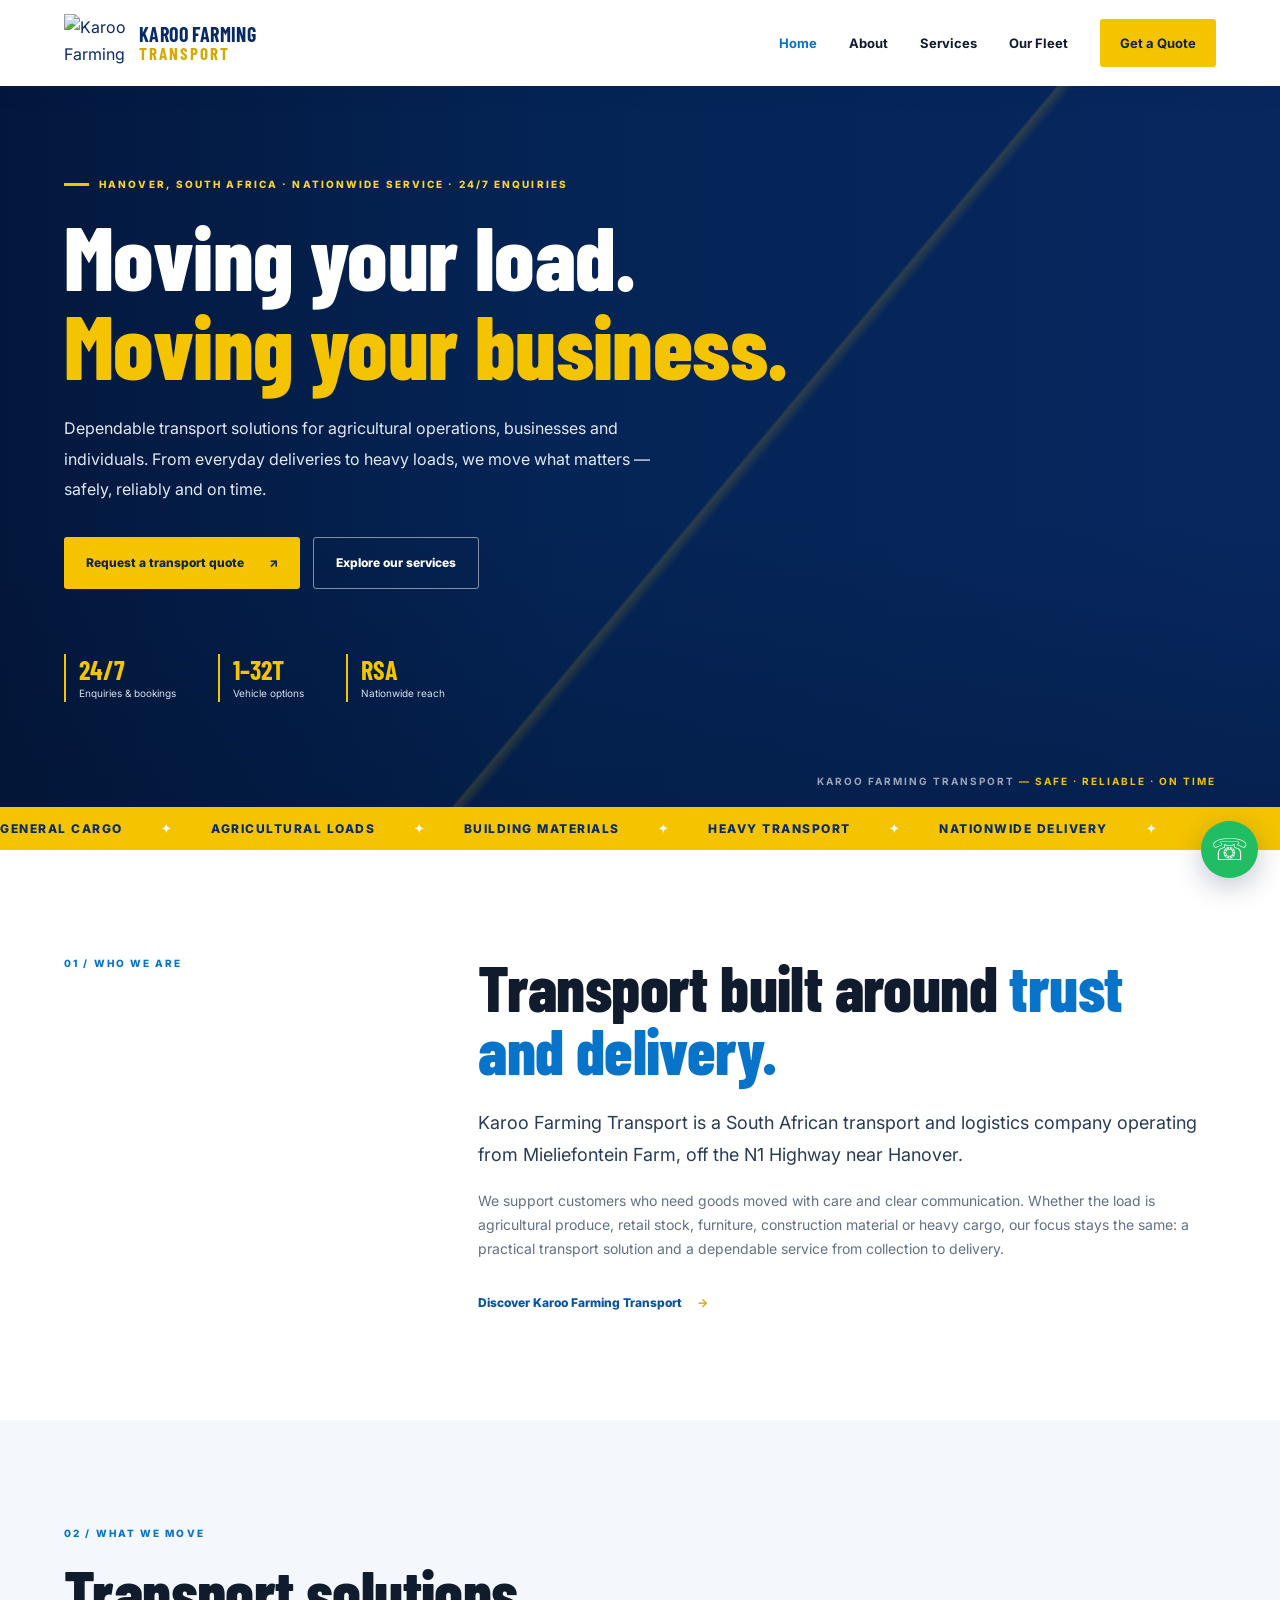
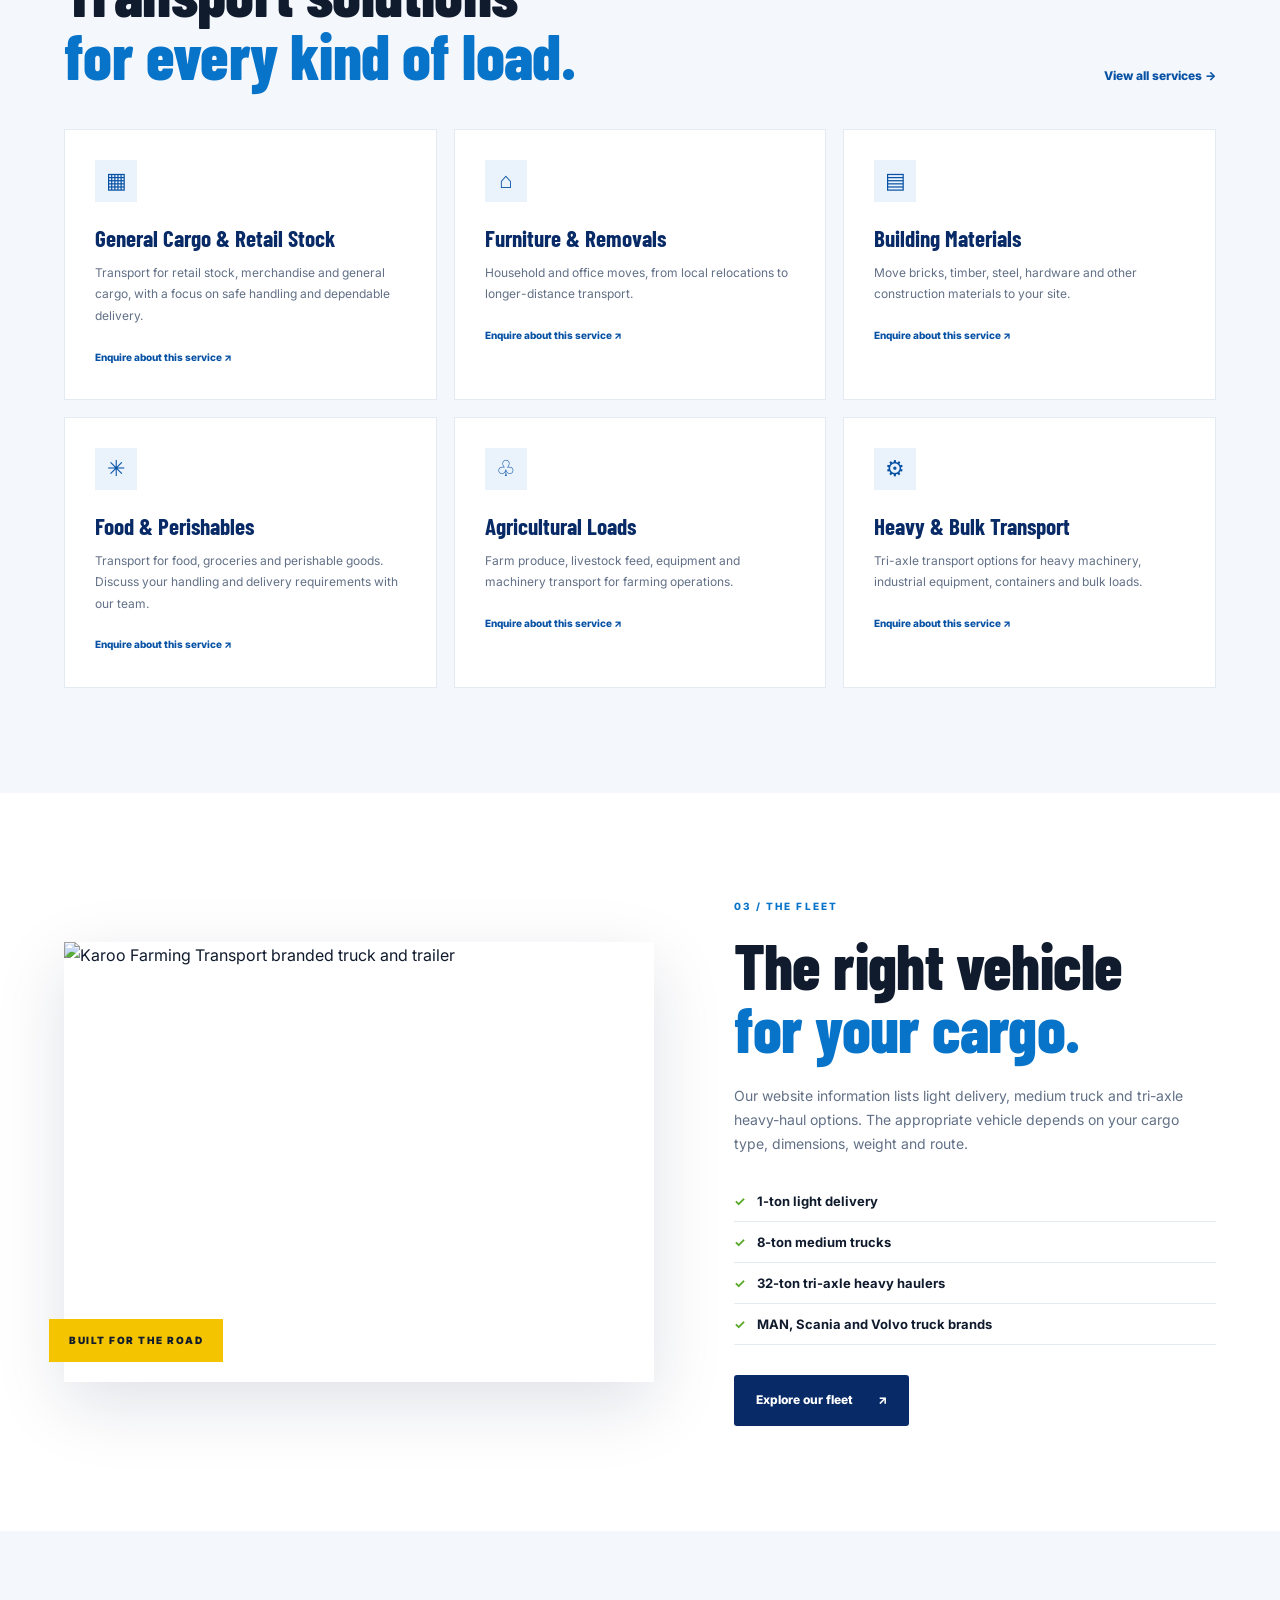
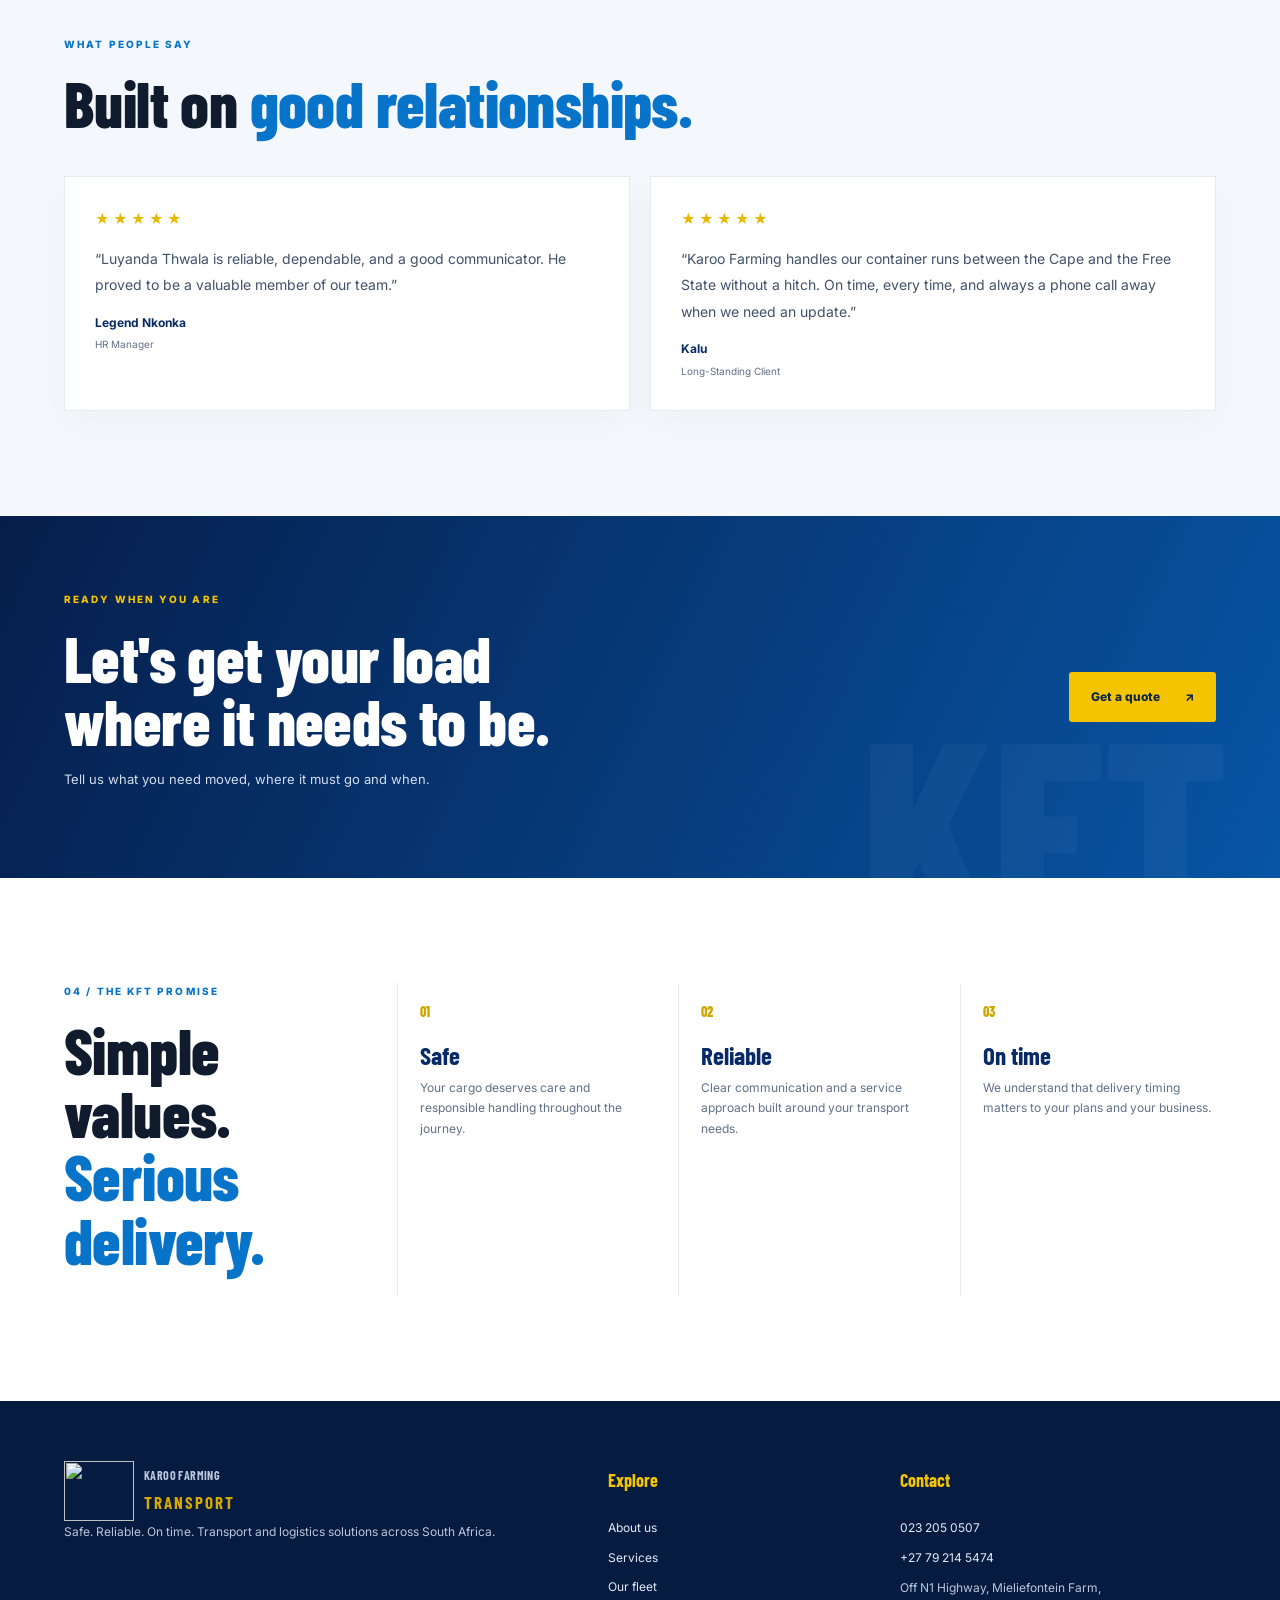
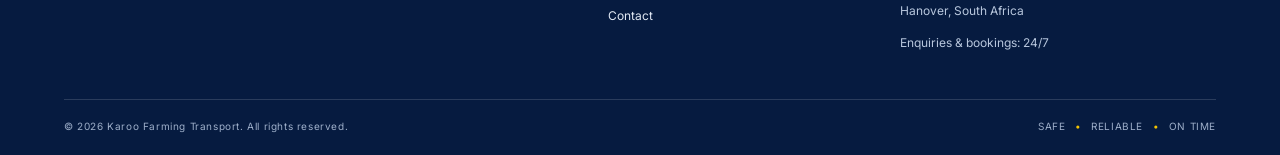
==== index.html @ bfeb9316 "commit load" ====
<!DOCTYPE html>
<html lang="en">
<head>
  <meta charset="UTF-8"><meta name="viewport" content="width=device-width, initial-scale=1">
  <meta name="description" content="Karoo Farming Transport provides reliable freight, farming and logistics transport across South Africa. Available 24/7 for enquiries and bookings.">
  <meta name="theme-color" content="#082b68">
  <title>Karoo Farming Transport | Safe. Reliable. On Time.</title>
  <link rel="preconnect" href="https://fonts.googleapis.com"><link rel="preconnect" href="https://fonts.gstatic.com" crossorigin>
  <link href="https://fonts.googleapis.com/css2?family=Barlow+Condensed:wght@500;600;700;800&family=Inter:wght@400;500;600;700;800&display=swap" rel="stylesheet">
  <link rel="stylesheet" href="style.css">
</head>
<body>
<header class="site-header">
  <a class="brand" href="index.html"><img src="assets/logo.jpg" alt="Karoo Farming Transport logo"><span><b>KAROO FARMING</b><strong>TRANSPORT</strong></span></a>
  <button class="menu-toggle" aria-label="Open navigation" aria-expanded="false">☰</button>
  <nav class="nav"><a class="active" href="index.html">Home</a><a href="about.html">About</a><a href="services.html">Services</a><a href="fleet.html">Our Fleet</a><a href="contact.html" class="nav-cta">Get a Quote</a></nav>
</header>
<main>
<section class="hero">
  <div class="hero-bg"></div><div class="container hero-content">
    <div class="eyebrow"><span></span> HANOVER, SOUTH AFRICA · NATIONWIDE SERVICE · 24/7 ENQUIRIES</div>
    <h1>Moving your load.<br><em>Moving your business.</em></h1>
    <p>Dependable transport solutions for agricultural operations, businesses and individuals. From everyday deliveries to heavy loads, we move what matters — safely, reliably and on time.</p>
    <div class="hero-actions"><a class="btn btn-yellow" href="contact.html">Request a transport quote <span>↗</span></a><a class="btn btn-outline" href="services.html">Explore our services</a></div>
    <div class="hero-proof"><div><b>24/7</b><span>Enquiries & bookings</span></div><div><b>1–32T</b><span>Vehicle options</span></div><div><b>RSA</b><span>Nationwide reach</span></div></div>
  </div>
  <div class="hero-caption">KAROO FARMING TRANSPORT <span>— SAFE · RELIABLE · ON TIME</span></div>
</section>
<section class="ticker"><div>GENERAL CARGO <i>✦</i> AGRICULTURAL LOADS <i>✦</i> BUILDING MATERIALS <i>✦</i> HEAVY TRANSPORT <i>✦</i> NATIONWIDE DELIVERY <i>✦</i></div></section>
<section class="section intro-section"><div class="container intro-grid">
  <div class="section-label">01 / WHO WE ARE</div><div><h2>Transport built around <span>trust and delivery.</span></h2><p class="lead">Karoo Farming Transport is a South African transport and logistics company operating from Mieliefontein Farm, off the N1 Highway near Hanover.</p><p>We support customers who need goods moved with care and clear communication. Whether the load is agricultural produce, retail stock, furniture, construction material or heavy cargo, our focus stays the same: a practical transport solution and a dependable service from collection to delivery.</p><a class="text-link" href="about.html">Discover Karoo Farming Transport <b>→</b></a></div>
</div></section>
<section class="section services-section"><div class="container">
  <div class="section-head"><div><div class="section-label">02 / WHAT WE MOVE</div><h2>Transport solutions<br><span>for every kind of load.</span></h2></div><a class="text-link" href="services.html">View all services →</a></div>
  <div class="service-grid">
    <article class="service-card reveal"><div class="service-icon">▦</div><h3>General Cargo & Retail Stock</h3><p>Transport for retail stock, merchandise and general cargo, with a focus on safe handling and dependable delivery.</p><a href="contact.html" data-service="General cargo and retail stock">Enquire about this service ↗</a></article>
    <article class="service-card reveal"><div class="service-icon">⌂</div><h3>Furniture & Removals</h3><p>Household and office moves, from local relocations to longer-distance transport.</p><a href="contact.html" data-service="Furniture and removals">Enquire about this service ↗</a></article>
    <article class="service-card reveal"><div class="service-icon">▤</div><h3>Building Materials</h3><p>Move bricks, timber, steel, hardware and other construction materials to your site.</p><a href="contact.html" data-service="Building materials and hardware">Enquire about this service ↗</a></article>
    <article class="service-card reveal"><div class="service-icon">✳</div><h3>Food & Perishables</h3><p>Transport for food, groceries and perishable goods. Discuss your handling and delivery requirements with our team.</p><a href="contact.html" data-service="Food, groceries and perishables">Enquire about this service ↗</a></article>
    <article class="service-card reveal"><div class="service-icon">♧</div><h3>Agricultural Loads</h3><p>Farm produce, livestock feed, equipment and machinery transport for farming operations.</p><a href="contact.html" data-service="Agricultural products and machinery">Enquire about this service ↗</a></article>
    <article class="service-card reveal"><div class="service-icon">⚙</div><h3>Heavy & Bulk Transport</h3><p>Tri-axle transport options for heavy machinery, industrial equipment, containers and bulk loads.</p><a href="contact.html" data-service="Heavy loads and bulk transport">Enquire about this service ↗</a></article>
  </div>
</div></section>
<section class="fleet-feature section"><div class="container fleet-feature-grid"><div class="fleet-photo reveal"><img src="assets/truck-cab.jpg" alt="Karoo Farming Transport branded truck and trailer"><div class="photo-tag">BUILT FOR THE ROAD</div></div><div><div class="section-label">03 / THE FLEET</div><h2>The right vehicle<br><span>for your cargo.</span></h2><p>Our website information lists light delivery, medium truck and tri-axle heavy-haul options. The appropriate vehicle depends on your cargo type, dimensions, weight and route.</p><ul class="check-list"><li>1-ton light delivery</li><li>8-ton medium trucks</li><li>32-ton tri-axle heavy haulers</li><li>MAN, Scania and Volvo truck brands</li></ul><a class="btn btn-blue" href="fleet.html">Explore our fleet <span>↗</span></a></div></div></section>
<section class="section testimonials-section"><div class="container"><div class="section-head"><div><div class="section-label">WHAT PEOPLE SAY</div><h2>Built on <span>good relationships.</span></h2></div></div><div class="testimonial-grid"><article class="testimonial-card"><div class="stars">★★★★★</div><p>“Luyanda Thwala is reliable, dependable, and a good communicator. He proved to be a valuable member of our team.”</p><b>Legend Nkonka</b><small>HR Manager</small></article><article class="testimonial-card"><div class="stars">★★★★★</div><p>“Karoo Farming handles our container runs between the Cape and the Free State without a hitch. On time, every time, and always a phone call away when we need an update.”</p><b>Kalu</b><small>Long-Standing Client</small></article></div></div></section>
<section class="quote-band"><div class="container quote-band-inner"><div><div class="section-label light">READY WHEN YOU ARE</div><h2>Let's get your load<br>where it needs to be.</h2><p>Tell us what you need moved, where it must go and when.</p></div><a class="btn btn-yellow" href="contact.html">Get a quote <span>↗</span></a></div></section>
<section class="section values-section"><div class="container values-grid"><div><div class="section-label">04 / THE KFT PROMISE</div><h2>Simple values.<br><span>Serious delivery.</span></h2></div><div class="value"><b>01</b><h3>Safe</h3><p>Your cargo deserves care and responsible handling throughout the journey.</p></div><div class="value"><b>02</b><h3>Reliable</h3><p>Clear communication and a service approach built around your transport needs.</p></div><div class="value"><b>03</b><h3>On time</h3><p>We understand that delivery timing matters to your plans and your business.</p></div></div></section>
</main>
<footer class="footer"><div class="container footer-grid"><div><a class="brand footer-brand" href="index.html"><img src="assets/logo.jpg" alt=""><span><b>KAROO FARMING</b><strong>TRANSPORT</strong></span></a><p>Safe. Reliable. On time. Transport and logistics solutions across South Africa.</p></div><div><h4>Explore</h4><a href="about.html">About us</a><a href="services.html">Services</a><a href="fleet.html">Our fleet</a><a href="contact.html">Contact</a></div><div><h4>Contact</h4><a href="tel:0232050507">023 205 0507</a><a href="tel:+27792145474">+27 79 214 5474</a><span>Off N1 Highway, Mieliefontein Farm,<br>Hanover, South Africa</span><span>Enquiries & bookings: 24/7</span></div></div><div class="container footer-bottom"><span>© <span id="year"></span> Karoo Farming Transport. All rights reserved.</span><span>SAFE <i>•</i> RELIABLE <i>•</i> ON TIME</span></div></footer>
<a class="whatsapp-float" href="#" data-wa="Hello Karoo Farming Transport. I would like to make a transport enquiry." aria-label="Chat on WhatsApp">☏</a>
<script src="script.js"></script>
</body></html>
---- style.css ----
:root{--navy:#082b68;--blue:#0752a4;--blue2:#0874c9;--yellow:#f4c400;--green:#72c92f;--ink:#101b2d;--muted:#627087;--pale:#f4f7fb;--line:#e4eaf2;--white:#fff;--shadow:0 22px 65px rgba(5,31,72,.13)}
*{box-sizing:border-box}html{scroll-behavior:smooth}body{margin:0;font-family:Inter,Arial,sans-serif;color:var(--ink);line-height:1.7;background:#fff;overflow-x:hidden}a{color:inherit;text-decoration:none}img{display:block;max-width:100%}.container{width:min(1160px,90%);margin:auto}.site-header{height:86px;padding:0 5%;display:flex;align-items:center;justify-content:space-between;background:#fff;position:sticky;top:0;z-index:1000;box-shadow:0 4px 25px #071f4510}.brand{display:flex;align-items:center;gap:10px;color:var(--navy)}.brand img{width:65px;height:58px;object-fit:contain}.brand span{display:grid;line-height:1.05;font-family:"Barlow Condensed",sans-serif;font-size:20px;font-weight:800;letter-spacing:.4px}.brand strong{color:#d5a900;font-size:17px;letter-spacing:2px}.nav{display:flex;align-items:center;gap:32px;font-size:13px;font-weight:700}.nav a{transition:.25s}.nav a:hover,.nav .active{color:var(--blue2)}.nav .nav-cta{background:var(--yellow);padding:13px 20px;color:#13223b;border-radius:3px}.menu-toggle{display:none;border:0;background:none;font-size:27px;color:var(--navy)}.hero{min-height:670px;position:relative;display:flex;align-items:center;color:#fff;background:var(--navy);isolation:isolate;overflow:hidden}.hero-bg{position:absolute;inset:0;z-index:-2;background:linear-gradient(90deg,rgba(3,22,57,.96) 0%,rgba(4,35,83,.88) 43%,rgba(4,28,67,.24) 100%),url("assets/truck-yard.jpg") center 52%/cover;transform:scale(1.04);animation:heroZoom 18s ease-in-out infinite alternate}.hero:after{content:"";position:absolute;z-index:-1;inset:0;background:linear-gradient(130deg,transparent 56%,rgba(244,196,0,.16) 56.2%,transparent 57%),linear-gradient(0deg,rgba(1,17,43,.28),transparent 40%)}@keyframes heroZoom{to{transform:scale(1.12)}}.hero-content{padding:90px 0 105px}.eyebrow,.section-label{font-size:10px;letter-spacing:2.1px;font-weight:800;color:var(--blue2);margin-bottom:18px}.eyebrow{color:#f8d32e;display:flex;align-items:center;gap:10px}.eyebrow span{width:25px;height:3px;background:var(--yellow)}h1,h2,h3,p{margin-top:0}h1,h2{font-family:"Barlow Condensed",Impact,sans-serif;font-weight:800;letter-spacing:-.6px;line-height:.99}h1{font-size:clamp(55px,7vw,94px);max-width:780px;margin-bottom:25px}h1 em,h2 span{color:var(--yellow);font-style:normal}.hero-content>p{font-size:16px;line-height:1.9;color:#e1e9f6;max-width:590px}.hero-actions{display:flex;gap:13px;flex-wrap:wrap;margin-top:32px}.btn{display:inline-flex;align-items:center;justify-content:center;gap:25px;padding:15px 22px;font-size:12px;font-weight:800;border:0;border-radius:3px;cursor:pointer;transition:transform .25s,box-shadow .25s}.btn:hover{transform:translateY(-4px);box-shadow:0 13px 28px #001b4933}.btn-yellow{background:var(--yellow);color:#10254b}.btn-blue{background:var(--navy);color:#fff}.btn-outline{border:1px solid #ffffff80;color:#fff}.hero-proof{display:flex;gap:42px;margin-top:65px}.hero-proof div{display:grid;border-left:2px solid var(--yellow);padding-left:13px}.hero-proof b{font:700 26px "Barlow Condensed";color:var(--yellow)}.hero-proof span{font-size:10px;color:#d8e1ef}.hero-caption{position:absolute;bottom:20px;right:5%;font:700 10px Inter;letter-spacing:2px;color:#fff9}.hero-caption span{color:var(--yellow)}.ticker{overflow:hidden;background:var(--yellow);color:var(--navy);font:800 12px Inter;letter-spacing:1.5px;white-space:nowrap;padding:14px 0}.ticker div{width:max-content;animation:ticker 30s linear infinite}.ticker i{font-style:normal;padding:0 34px;color:#fff}@keyframes ticker{to{transform:translateX(-45%)}}.section{padding:105px 0}.intro-grid{display:grid;grid-template-columns:.7fr 1.5fr;gap:70px}.intro-grid h2,.section h2{font-size:clamp(42px,5vw,64px);margin-bottom:25px}.intro-grid h2 span,.section h2 span{color:var(--blue2)}.intro-grid p,.fleet-feature p,.about-grid p,.contact-info>p{color:var(--muted);font-size:14px}.lead{font-size:18px!important;color:#293b56!important;line-height:1.8}.text-link{display:inline-flex;gap:15px;align-items:center;margin-top:18px;font-size:12px;font-weight:800;color:var(--blue)}.text-link b{color:#d5a900}.services-section{background:var(--pale)}.section-head{display:flex;justify-content:space-between;align-items:end;margin-bottom:42px}.section-head h2{margin-bottom:0}.service-grid{display:grid;grid-template-columns:repeat(3,1fr);gap:17px}.service-card{padding:30px;background:#fff;min-height:260px;border:1px solid var(--line);position:relative;overflow:hidden;transition:.35s;transform-style:preserve-3d}.service-card:before{content:"";position:absolute;left:0;top:0;width:0;height:4px;background:var(--yellow);transition:.35s}.service-card:hover{transform:translateY(-8px);box-shadow:var(--shadow);border-color:#d7e2f0}.service-card:hover:before{width:100%}.service-icon{width:42px;height:42px;display:grid;place-items:center;background:#eaf2fc;color:var(--blue);font-size:22px;margin-bottom:22px}.service-card h3{font:700 23px "Barlow Condensed";color:var(--navy);margin-bottom:10px}.service-card p{font-size:12px;color:var(--muted);line-height:1.8}.service-card a{display:inline-block;font-size:10px;font-weight:800;color:var(--blue);margin-top:10px}.fleet-feature-grid{display:grid;grid-template-columns:1.1fr .9fr;gap:80px;align-items:center}.fleet-photo{position:relative;perspective:1000px}.fleet-photo img{width:100%;height:440px;object-fit:cover;box-shadow:var(--shadow);transition:transform .5s}.fleet-photo:hover img{transform:rotateY(-4deg) rotateX(2deg) scale(1.015)}.photo-tag{position:absolute;bottom:20px;left:-15px;background:var(--yellow);padding:13px 20px;font-size:10px;font-weight:900;letter-spacing:1.5px}.check-list{padding:0;list-style:none;margin:25px 0 30px}.check-list li{padding:9px 0;border-bottom:1px solid var(--line);font-size:13px;font-weight:700}.check-list li:before{content:"✓";color:#58a927;margin-right:12px}.quote-band{background:linear-gradient(115deg,#061e4b,#0755a5);color:#fff;padding:75px 0;position:relative;overflow:hidden}.quote-band:after{content:"KFT";position:absolute;right:4%;bottom:-100px;font:800 260px "Barlow Condensed";color:#ffffff09}.quote-band-inner{display:flex;justify-content:space-between;align-items:center;position:relative;z-index:1}.quote-band h2{font-size:clamp(44px,5vw,65px);margin-bottom:15px}.quote-band p{color:#d2deef;font-size:13px}.light{color:var(--yellow)}.values-section{background:#fff}.values-grid{display:grid;grid-template-columns:1.2fr repeat(3,1fr);gap:25px}.value{border-left:1px solid var(--line);padding:15px 0 10px 22px}.value>b{font:800 14px "Barlow Condensed";color:#d0a700}.value h3{font:700 25px "Barlow Condensed";color:var(--navy);margin:15px 0 8px}.value p{font-size:12px;color:var(--muted)}.footer{background:#061b40;color:#fff;padding:60px 0 20px}.footer-grid{display:grid;grid-template-columns:1.5fr .7fr 1fr;gap:70px;padding-bottom:45px}.footer-brand{color:#fff}.footer-brand img{width:70px;height:60px}.footer-grid p,.footer-grid span{font-size:12px;color:#b8c7dd;line-height:1.9}.footer-grid h4{font:700 18px "Barlow Condensed";color:var(--yellow);margin:8px 0 18px}.footer-grid>div:not(:first-child){display:flex;flex-direction:column;align-items:flex-start;gap:9px}.footer-grid a:not(.brand){font-size:12px;color:#e2eaf5}.footer-grid a:hover{color:var(--yellow)}.footer-bottom{border-top:1px solid #ffffff25;padding-top:18px;display:flex;justify-content:space-between;font-size:10px;color:#9eafc9;letter-spacing:.6px}.footer-bottom i{color:var(--yellow);font-style:normal;padding:0 6px}.whatsapp-float{position:fixed;right:22px;bottom:22px;z-index:900;width:57px;height:57px;border-radius:50%;display:grid;place-items:center;background:#20bd62;color:white;font-size:30px;box-shadow:0 8px 28px #001b4940;transition:.25s}.whatsapp-float:hover{transform:scale(1.1) rotate(-8deg)}.page-hero{background:linear-gradient(110deg,#061d49ed,#0754a0d9),url("assets/truck-yard.jpg") center/cover;color:#fff;padding:100px 0 95px}.page-hero h1{font-size:clamp(58px,7vw,88px);margin:0 0 15px}.page-hero h1 em{color:var(--yellow)}.page-hero p{color:#dbe5f3;font-size:15px}.about-grid{display:grid;grid-template-columns:1fr 1fr;gap:75px;align-items:center}.about-image{position:relative}.about-image img{height:470px;width:100%;object-fit:cover;box-shadow:var(--shadow)}.about-image span{position:absolute;bottom:0;left:0;background:var(--yellow);padding:12px 18px;font-size:10px;font-weight:900;letter-spacing:1.5px}.dark-section{background:#071f4a;color:#fff}.dark-section h2{font-size:clamp(45px,5vw,65px)}.dark-section h2 span{color:var(--yellow)}.principles{display:grid;grid-template-columns:repeat(3,1fr);gap:25px;margin-top:45px}.principles article{padding:25px;border:1px solid #ffffff25}.principles b{font-size:10px;color:var(--yellow);letter-spacing:1.5px}.principles h3{font:700 26px "Barlow Condensed";margin:20px 0 8px}.principles p{font-size:12px;color:#c0cde0}.split-cta{display:flex;align-items:center;justify-content:space-between}.split-cta h2{font-size:52px;margin-bottom:10px}.split-cta p{font-size:13px;color:var(--muted)}.head-note{max-width:400px;color:var(--muted);font-size:13px}.service-grid-large .service-card{min-height:290px}.fleet-intro{display:flex;align-items:end;justify-content:space-between;margin-bottom:45px}.fleet-intro h2{font-size:58px;margin-bottom:0}.fleet-list{display:grid;gap:22px}.fleet-card{display:grid;grid-template-columns:1.05fr 1fr .3fr;align-items:center;background:var(--pale);min-height:280px;overflow:hidden}.fleet-card.reverse{grid-template-columns:1.05fr 1fr .3fr}.fleet-card.reverse .fleet-card-image{order:2}.fleet-card.reverse .fleet-card-copy{order:1;padding-left:40px}.fleet-card.reverse .capacity{order:3}.fleet-card-image{height:100%;min-height:280px;overflow:hidden}.fleet-card-image img{width:100%;height:100%;min-height:280px;object-fit:cover;transition:transform .7s}.fleet-card:hover .fleet-card-image img{transform:scale(1.06)}.fleet-card-copy{padding:35px}.fleet-number{font-size:9px;font-weight:900;letter-spacing:1.5px;color:var(--blue2)}.fleet-card h3{font:800 31px "Barlow Condensed";color:var(--navy);margin:12px 0}.fleet-card p{font-size:12px;color:var(--muted)}.capacity{font:800 48px "Barlow Condensed";color:#d9b000;text-align:center}.capacity small{display:block;font:800 10px Inter;letter-spacing:2px}.fleet-brands{display:flex;gap:35px;align-items:center;justify-content:center;padding:45px 0 0;color:var(--navy)}.fleet-brands b{font-size:9px;letter-spacing:1.5px;color:var(--muted)}.fleet-brands span{font:800 24px "Barlow Condensed";letter-spacing:1px}.contact-grid{display:grid;grid-template-columns:.8fr 1.2fr;gap:65px;align-items:start}.contact-info h2{font-size:58px}.contact-info h2 span{color:var(--blue2)}.contact-method{padding:17px 0;border-bottom:1px solid var(--line);display:grid;gap:5px}.contact-method span{font-size:9px;letter-spacing:1.5px;color:var(--muted);font-weight:800}.contact-method a,.contact-method b{font-size:15px;color:var(--navy);font-weight:800}.availability{display:flex;align-items:center;gap:13px;margin-top:25px;padding:15px;background:#eff8ed}.availability i{width:10px;height:10px;background:#39b65c;border-radius:50%;box-shadow:0 0 0 5px #39b65c22}.availability div{display:grid}.availability b{font-size:12px;color:#1e7738}.availability span{font-size:10px;color:#63836a}.quote-form{padding:35px;background:#f5f7fb;border:1px solid var(--line);box-shadow:var(--shadow)}.form-top{display:grid;gap:7px;margin-bottom:25px}.form-top>span{font-size:9px;letter-spacing:1.8px;color:var(--blue);font-weight:900}.form-top>b{font:800 34px "Barlow Condensed";color:var(--navy)}.form-top>b i{color:#d2a900;font-style:normal}.form-top small,.form-note{font-size:10px;color:var(--muted)}.quote-form label{display:grid;gap:7px;font-size:10px;font-weight:800;color:#34435a;margin-bottom:15px}.form-row{display:grid;grid-template-columns:1fr 1fr;gap:15px}.quote-form input,.quote-form select,.quote-form textarea{width:100%;border:1px solid #dce3ed;background:#fff;padding:13px 12px;font:400 12px Inter;color:var(--ink);border-radius:2px;outline:none}.quote-form input:focus,.quote-form select:focus,.quote-form textarea:focus{border-color:var(--blue2);box-shadow:0 0 0 3px #0874c91a}.quote-form textarea{resize:vertical}.form-submit{width:100%;margin-top:5px}.form-note{text-align:center;line-height:1.6;margin:13px 0 0}.reveal{opacity:0;transform:translateY(28px);transition:opacity .7s ease,transform .7s ease}.reveal.visible{opacity:1;transform:translateY(0)}@media(max-width:900px){.nav{gap:17px}.fleet-feature-grid{gap:40px}.values-grid{grid-template-columns:1fr 1fr}.contact-grid{gap:35px}.fleet-card{grid-template-columns:1fr 1fr .25fr}.fleet-card-copy{padding:25px}}@media(max-width:700px){.site-header{height:72px;padding:0 5%}.brand img{width:53px;height:50px}.brand span{font-size:17px}.brand strong{font-size:14px}.menu-toggle{display:block}.nav{display:none;position:absolute;top:72px;left:0;right:0;background:#fff;padding:18px 5% 25px;box-shadow:0 15px 25px #061b4020;flex-direction:column;align-items:stretch;gap:0}.nav.open{display:flex}.nav a{padding:13px 0;border-bottom:1px solid var(--line)}.nav .nav-cta{padding:13px 15px;margin-top:12px;text-align:center;border:0}.hero{min-height:690px;background-position:60% center}.hero-bg{background-position:62% center}.hero-content{padding:75px 0 95px}.hero-content>p{font-size:14px}.hero-proof{gap:18px;margin-top:45px}.hero-proof b{font-size:23px}.hero-proof span{font-size:9px;max-width:90px}.hero-caption{font-size:8px;left:5%;right:auto}.section{padding:72px 0}.intro-grid,.fleet-feature-grid,.about-grid,.contact-grid{grid-template-columns:1fr;gap:30px}.intro-grid{gap:15px}.section-head,.fleet-intro{display:block}.section-head .text-link{margin-top:22px}.service-grid{grid-template-columns:1fr 1fr;gap:10px}.service-card{padding:20px;min-height:275px}.service-card h3{font-size:20px}.service-card p{font-size:11px}.fleet-photo img{height:300px}.quote-band{padding:60px 0}.quote-band-inner{display:block}.quote-band .btn{margin-top:15px}.values-grid{grid-template-columns:1fr 1fr;gap:15px}.values-grid>div:first-child{grid-column:1/-1}.value{padding-left:13px}.footer-grid{grid-template-columns:1fr 1fr;gap:30px}.footer-grid>div:first-child{grid-column:1/-1}.footer-bottom{gap:12px;flex-direction:column}.page-hero{padding:75px 0}.principles{grid-template-columns:1fr;gap:12px}.about-image img{height:310px}.split-cta{display:block}.split-cta .btn{margin-top:15px}.fleet-intro h2{font-size:48px}.fleet-card,.fleet-card.reverse{grid-template-columns:1fr;}.fleet-card.reverse .fleet-card-image,.fleet-card.reverse .fleet-card-copy,.fleet-card.reverse .capacity{order:initial}.fleet-card-image,.fleet-card-image img{height:230px;min-height:230px}.fleet-card-copy,.fleet-card.reverse .fleet-card-copy{padding:25px}.capacity{position:absolute;display:none}.fleet-brands{gap:18px;flex-wrap:wrap}.fleet-brands span{font-size:20px}.contact-info h2{font-size:49px}.quote-form{padding:22px}.form-row{grid-template-columns:1fr;gap:0}.service-grid-large .service-card{min-height:260px}}@media(max-width:390px){.service-grid{grid-template-columns:1fr}.service-card{min-height:230px}.hero-actions .btn{width:100%}.hero-proof{gap:12px}.fleet-brands{gap:13px}}@media(prefers-reduced-motion:reduce){*,*:before,*:after{scroll-behavior:auto!important;animation-duration:.01ms!important;transition-duration:.01ms!important}}

.testimonials-section{background:#f4f7fb}.testimonial-grid{display:grid;grid-template-columns:1fr 1fr;gap:20px}.testimonial-card{background:#fff;border:1px solid var(--line);padding:30px;box-shadow:0 12px 35px #071f4508}.testimonial-card .stars{color:#e5b900;letter-spacing:3px;font-size:14px;margin-bottom:15px}.testimonial-card p{font-size:14px;color:#42516a;line-height:1.9}.testimonial-card b,.testimonial-card small{display:block}.testimonial-card b{font-size:12px;color:var(--navy)}.testimonial-card small{font-size:10px;color:var(--muted);margin-top:3px}@media(max-width:700px){.testimonial-grid{grid-template-columns:1fr}}
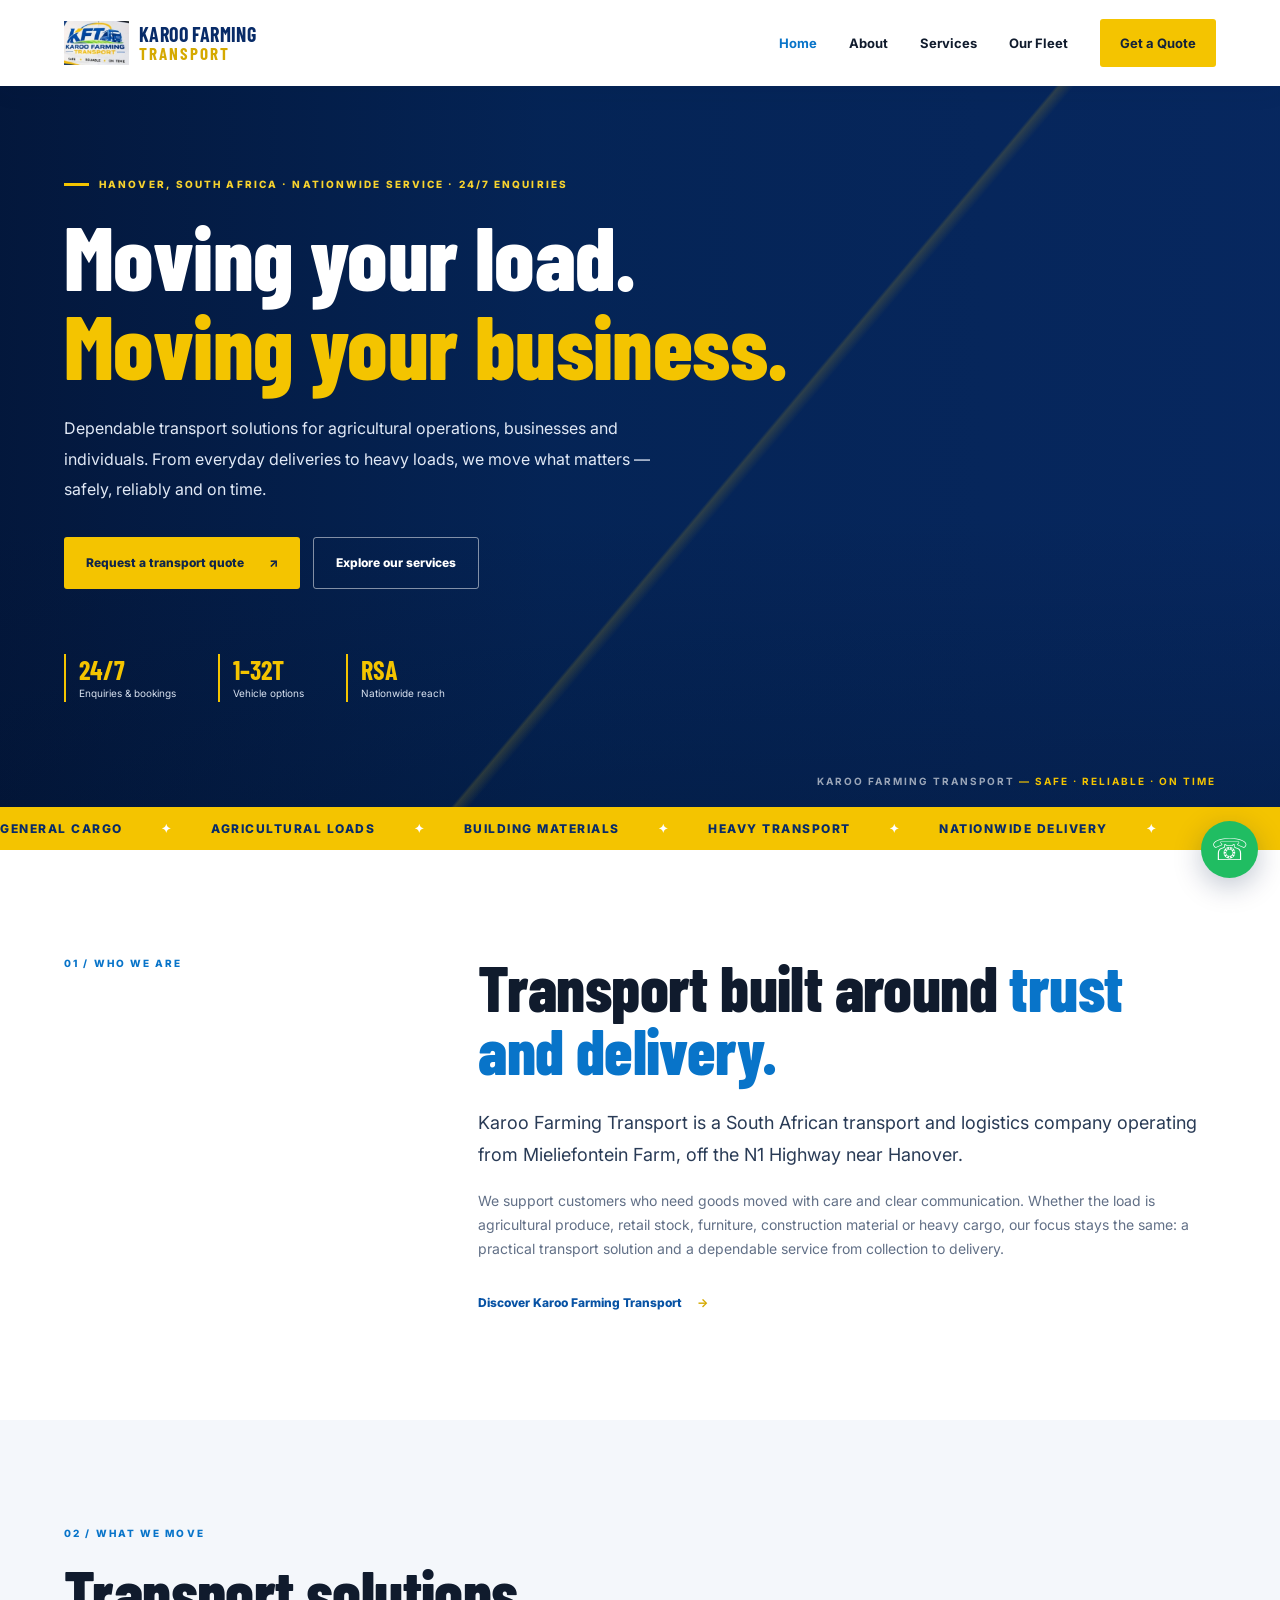
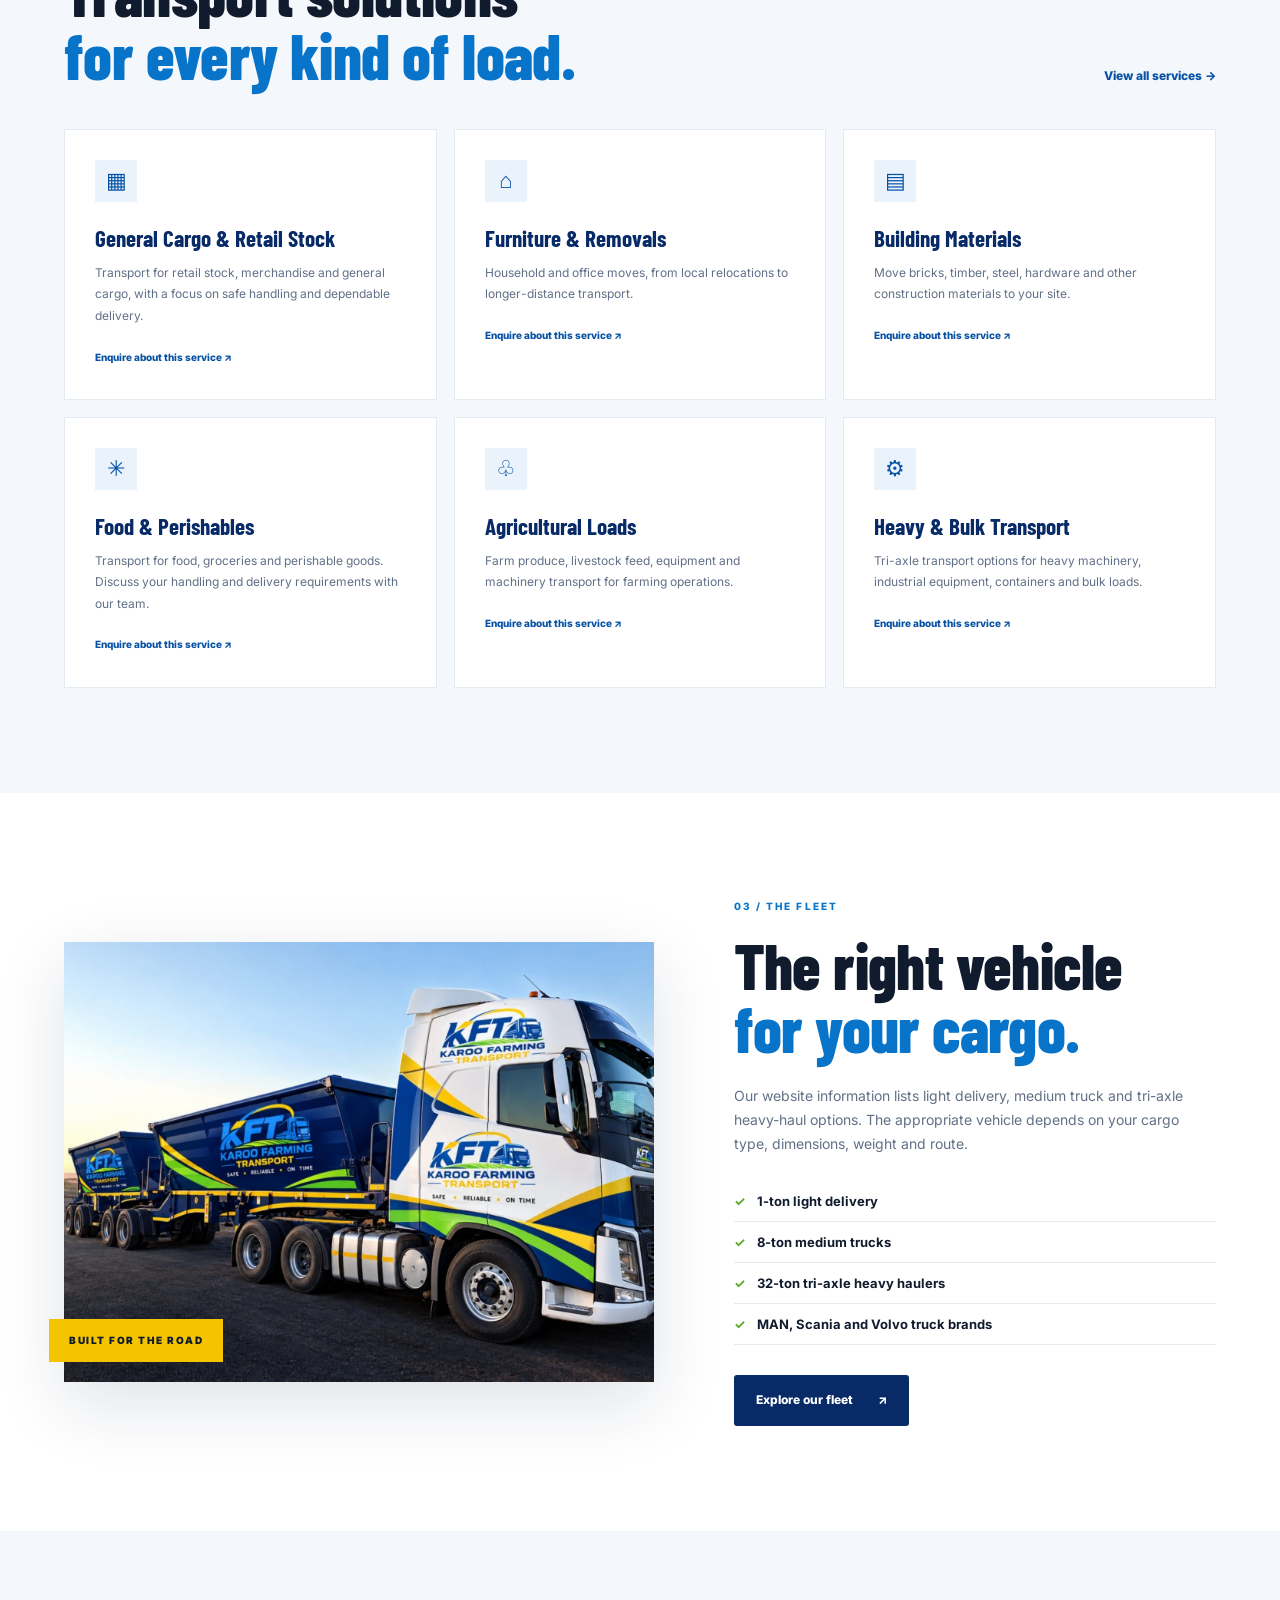
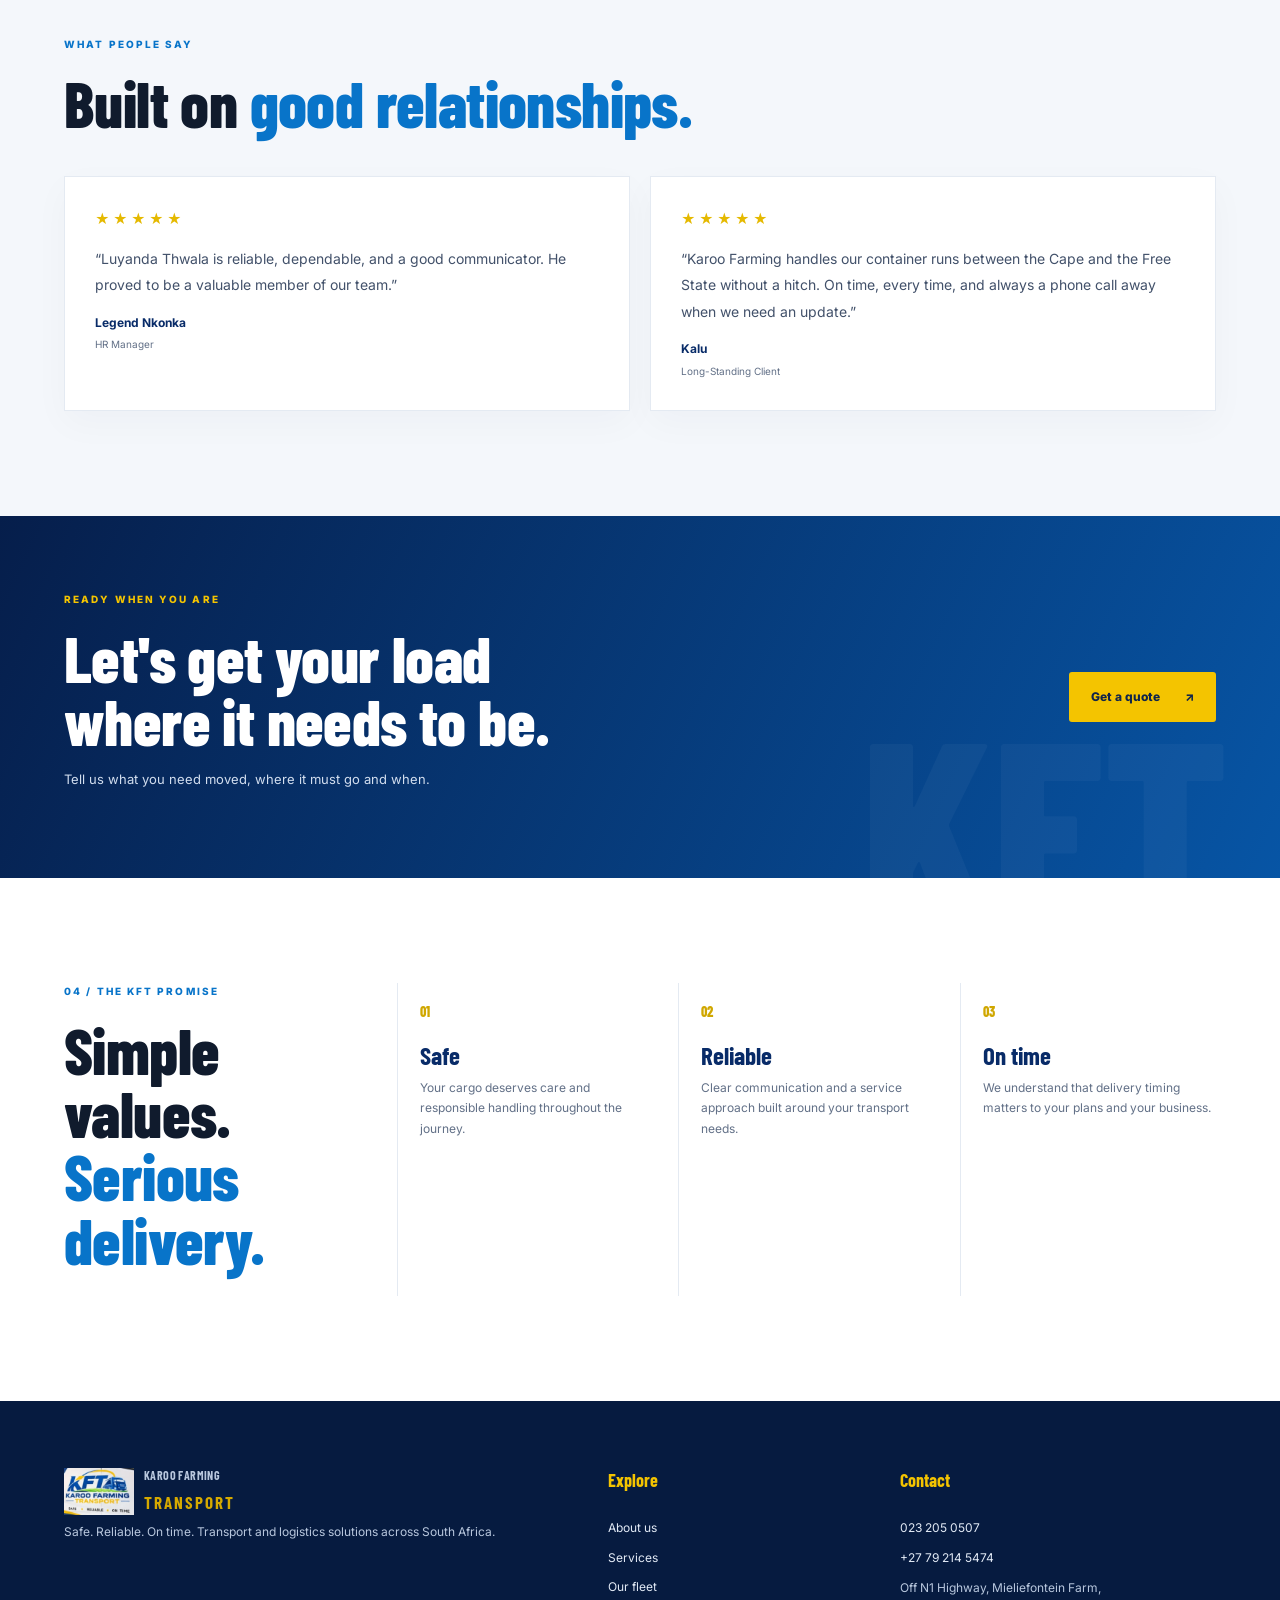
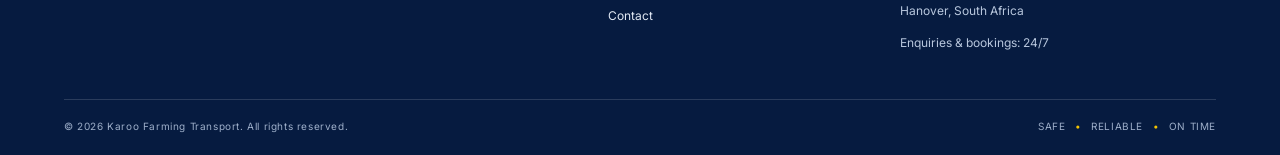
==== commit 111cbd68: "Update logo image source in index.html" ====
--- a/index.html
+++ b/index.html
@@ -11,7 +11,7 @@
 </head>
 <body>
 <header class="site-header">
-  <a class="brand" href="index.html"><img src="assets/logo.jpg" alt="Karoo Farming Transport logo"><span><b>KAROO FARMING</b><strong>TRANSPORT</strong></span></a>
+  <a class="brand" href="index.html"><img src="logo.jpg" alt="Karoo Farming Transport logo"><span><b>KAROO FARMING</b><strong>TRANSPORT</strong></span></a>
   <button class="menu-toggle" aria-label="Open navigation" aria-expanded="false">☰</button>
   <nav class="nav"><a class="active" href="index.html">Home</a><a href="about.html">About</a><a href="services.html">Services</a><a href="fleet.html">Our Fleet</a><a href="contact.html" class="nav-cta">Get a Quote</a></nav>
 </header>
@@ -41,12 +41,12 @@
     <article class="service-card reveal"><div class="service-icon">⚙</div><h3>Heavy & Bulk Transport</h3><p>Tri-axle transport options for heavy machinery, industrial equipment, containers and bulk loads.</p><a href="contact.html" data-service="Heavy loads and bulk transport">Enquire about this service ↗</a></article>
   </div>
 </div></section>
-<section class="fleet-feature section"><div class="container fleet-feature-grid"><div class="fleet-photo reveal"><img src="assets/truck-cab.jpg" alt="Karoo Farming Transport branded truck and trailer"><div class="photo-tag">BUILT FOR THE ROAD</div></div><div><div class="section-label">03 / THE FLEET</div><h2>The right vehicle<br><span>for your cargo.</span></h2><p>Our website information lists light delivery, medium truck and tri-axle heavy-haul options. The appropriate vehicle depends on your cargo type, dimensions, weight and route.</p><ul class="check-list"><li>1-ton light delivery</li><li>8-ton medium trucks</li><li>32-ton tri-axle heavy haulers</li><li>MAN, Scania and Volvo truck brands</li></ul><a class="btn btn-blue" href="fleet.html">Explore our fleet <span>↗</span></a></div></div></section>
+<section class="fleet-feature section"><div class="container fleet-feature-grid"><div class="fleet-photo reveal"><img src="truck-cab.jpg" alt="Karoo Farming Transport branded truck and trailer"><div class="photo-tag">BUILT FOR THE ROAD</div></div><div><div class="section-label">03 / THE FLEET</div><h2>The right vehicle<br><span>for your cargo.</span></h2><p>Our website information lists light delivery, medium truck and tri-axle heavy-haul options. The appropriate vehicle depends on your cargo type, dimensions, weight and route.</p><ul class="check-list"><li>1-ton light delivery</li><li>8-ton medium trucks</li><li>32-ton tri-axle heavy haulers</li><li>MAN, Scania and Volvo truck brands</li></ul><a class="btn btn-blue" href="fleet.html">Explore our fleet <span>↗</span></a></div></div></section>
 <section class="section testimonials-section"><div class="container"><div class="section-head"><div><div class="section-label">WHAT PEOPLE SAY</div><h2>Built on <span>good relationships.</span></h2></div></div><div class="testimonial-grid"><article class="testimonial-card"><div class="stars">★★★★★</div><p>“Luyanda Thwala is reliable, dependable, and a good communicator. He proved to be a valuable member of our team.”</p><b>Legend Nkonka</b><small>HR Manager</small></article><article class="testimonial-card"><div class="stars">★★★★★</div><p>“Karoo Farming handles our container runs between the Cape and the Free State without a hitch. On time, every time, and always a phone call away when we need an update.”</p><b>Kalu</b><small>Long-Standing Client</small></article></div></div></section>
 <section class="quote-band"><div class="container quote-band-inner"><div><div class="section-label light">READY WHEN YOU ARE</div><h2>Let's get your load<br>where it needs to be.</h2><p>Tell us what you need moved, where it must go and when.</p></div><a class="btn btn-yellow" href="contact.html">Get a quote <span>↗</span></a></div></section>
 <section class="section values-section"><div class="container values-grid"><div><div class="section-label">04 / THE KFT PROMISE</div><h2>Simple values.<br><span>Serious delivery.</span></h2></div><div class="value"><b>01</b><h3>Safe</h3><p>Your cargo deserves care and responsible handling throughout the journey.</p></div><div class="value"><b>02</b><h3>Reliable</h3><p>Clear communication and a service approach built around your transport needs.</p></div><div class="value"><b>03</b><h3>On time</h3><p>We understand that delivery timing matters to your plans and your business.</p></div></div></section>
 </main>
-<footer class="footer"><div class="container footer-grid"><div><a class="brand footer-brand" href="index.html"><img src="assets/logo.jpg" alt=""><span><b>KAROO FARMING</b><strong>TRANSPORT</strong></span></a><p>Safe. Reliable. On time. Transport and logistics solutions across South Africa.</p></div><div><h4>Explore</h4><a href="about.html">About us</a><a href="services.html">Services</a><a href="fleet.html">Our fleet</a><a href="contact.html">Contact</a></div><div><h4>Contact</h4><a href="tel:0232050507">023 205 0507</a><a href="tel:+27792145474">+27 79 214 5474</a><span>Off N1 Highway, Mieliefontein Farm,<br>Hanover, South Africa</span><span>Enquiries & bookings: 24/7</span></div></div><div class="container footer-bottom"><span>© <span id="year"></span> Karoo Farming Transport. All rights reserved.</span><span>SAFE <i>•</i> RELIABLE <i>•</i> ON TIME</span></div></footer>
+<footer class="footer"><div class="container footer-grid"><div><a class="brand footer-brand" href="index.html"><img src="logo.jpg" alt=""><span><b>KAROO FARMING</b><strong>TRANSPORT</strong></span></a><p>Safe. Reliable. On time. Transport and logistics solutions across South Africa.</p></div><div><h4>Explore</h4><a href="about.html">About us</a><a href="services.html">Services</a><a href="fleet.html">Our fleet</a><a href="contact.html">Contact</a></div><div><h4>Contact</h4><a href="tel:0232050507">023 205 0507</a><a href="tel:+27792145474">+27 79 214 5474</a><span>Off N1 Highway, Mieliefontein Farm,<br>Hanover, South Africa</span><span>Enquiries & bookings: 24/7</span></div></div><div class="container footer-bottom"><span>© <span id="year"></span> Karoo Farming Transport. All rights reserved.</span><span>SAFE <i>•</i> RELIABLE <i>•</i> ON TIME</span></div></footer>
 <a class="whatsapp-float" href="#" data-wa="Hello Karoo Farming Transport. I would like to make a transport enquiry." aria-label="Chat on WhatsApp">☏</a>
 <script src="script.js"></script>
-</body></html>+</body></html>
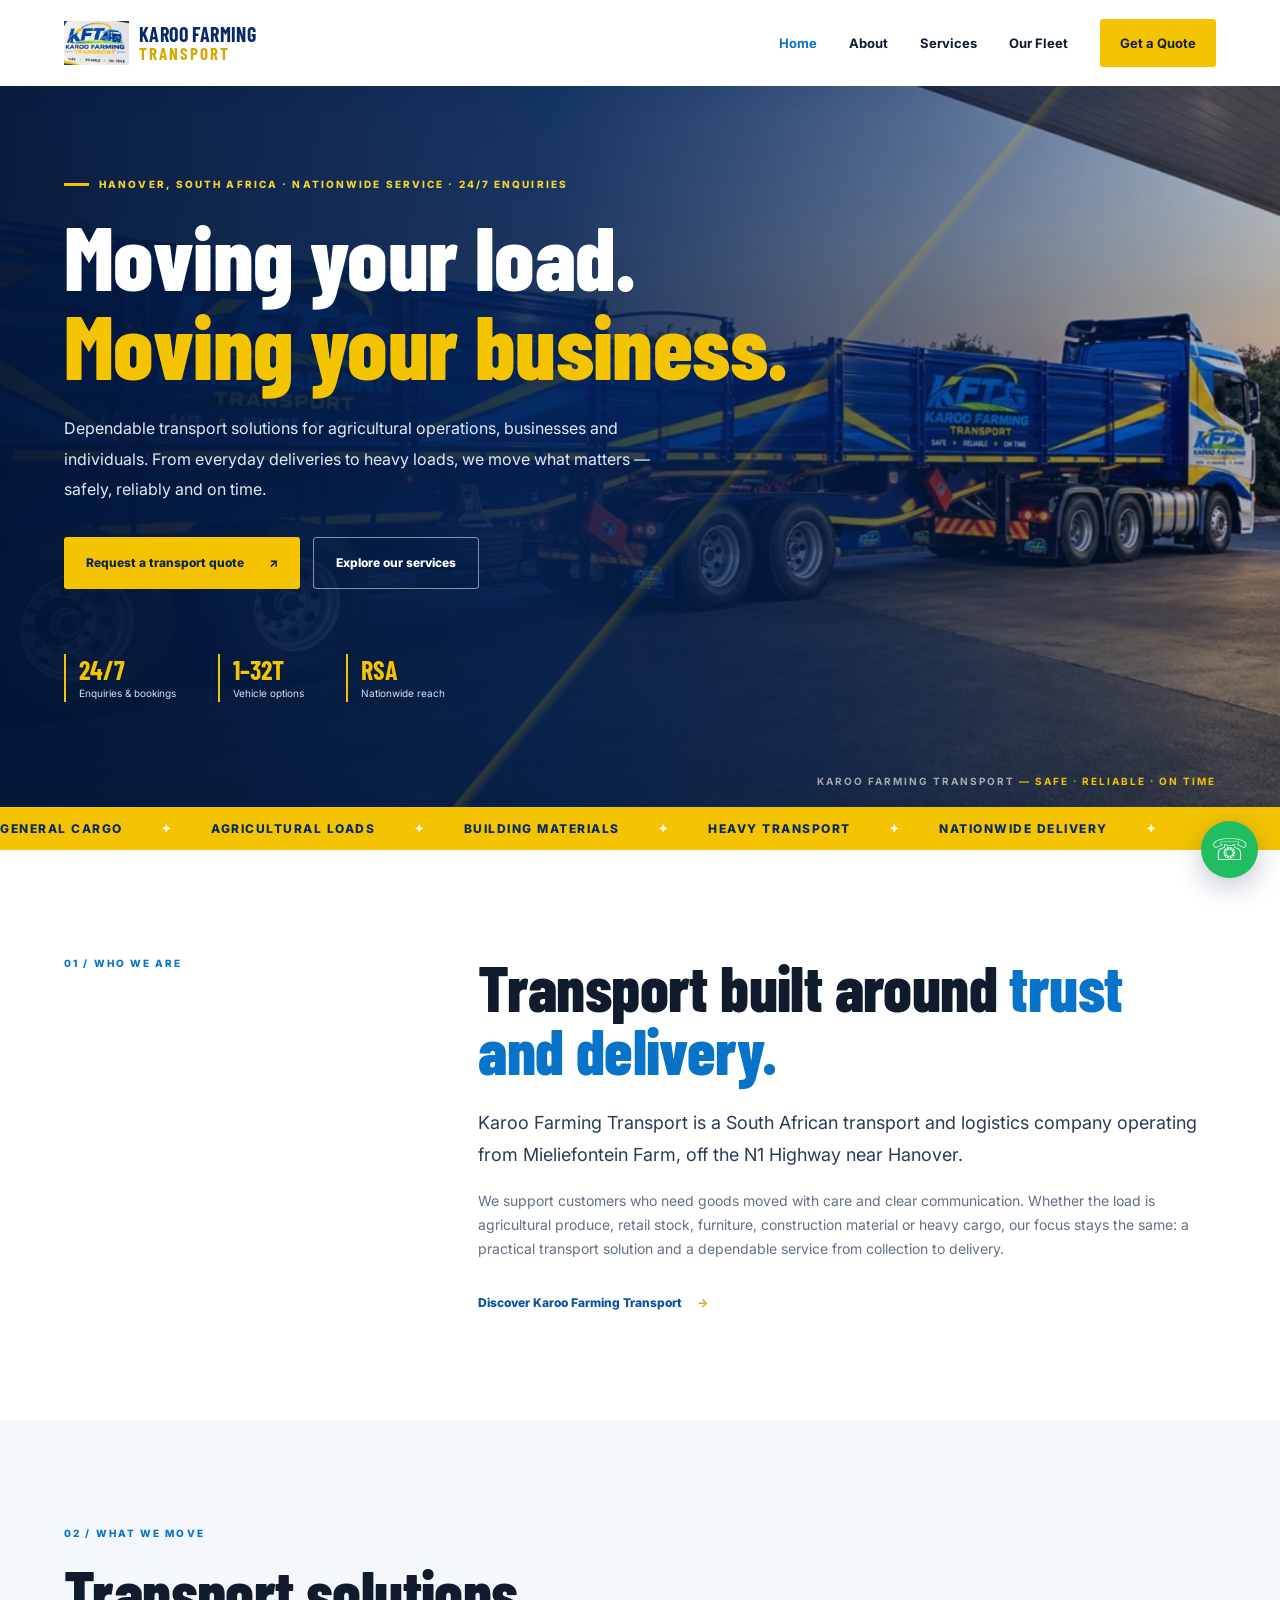
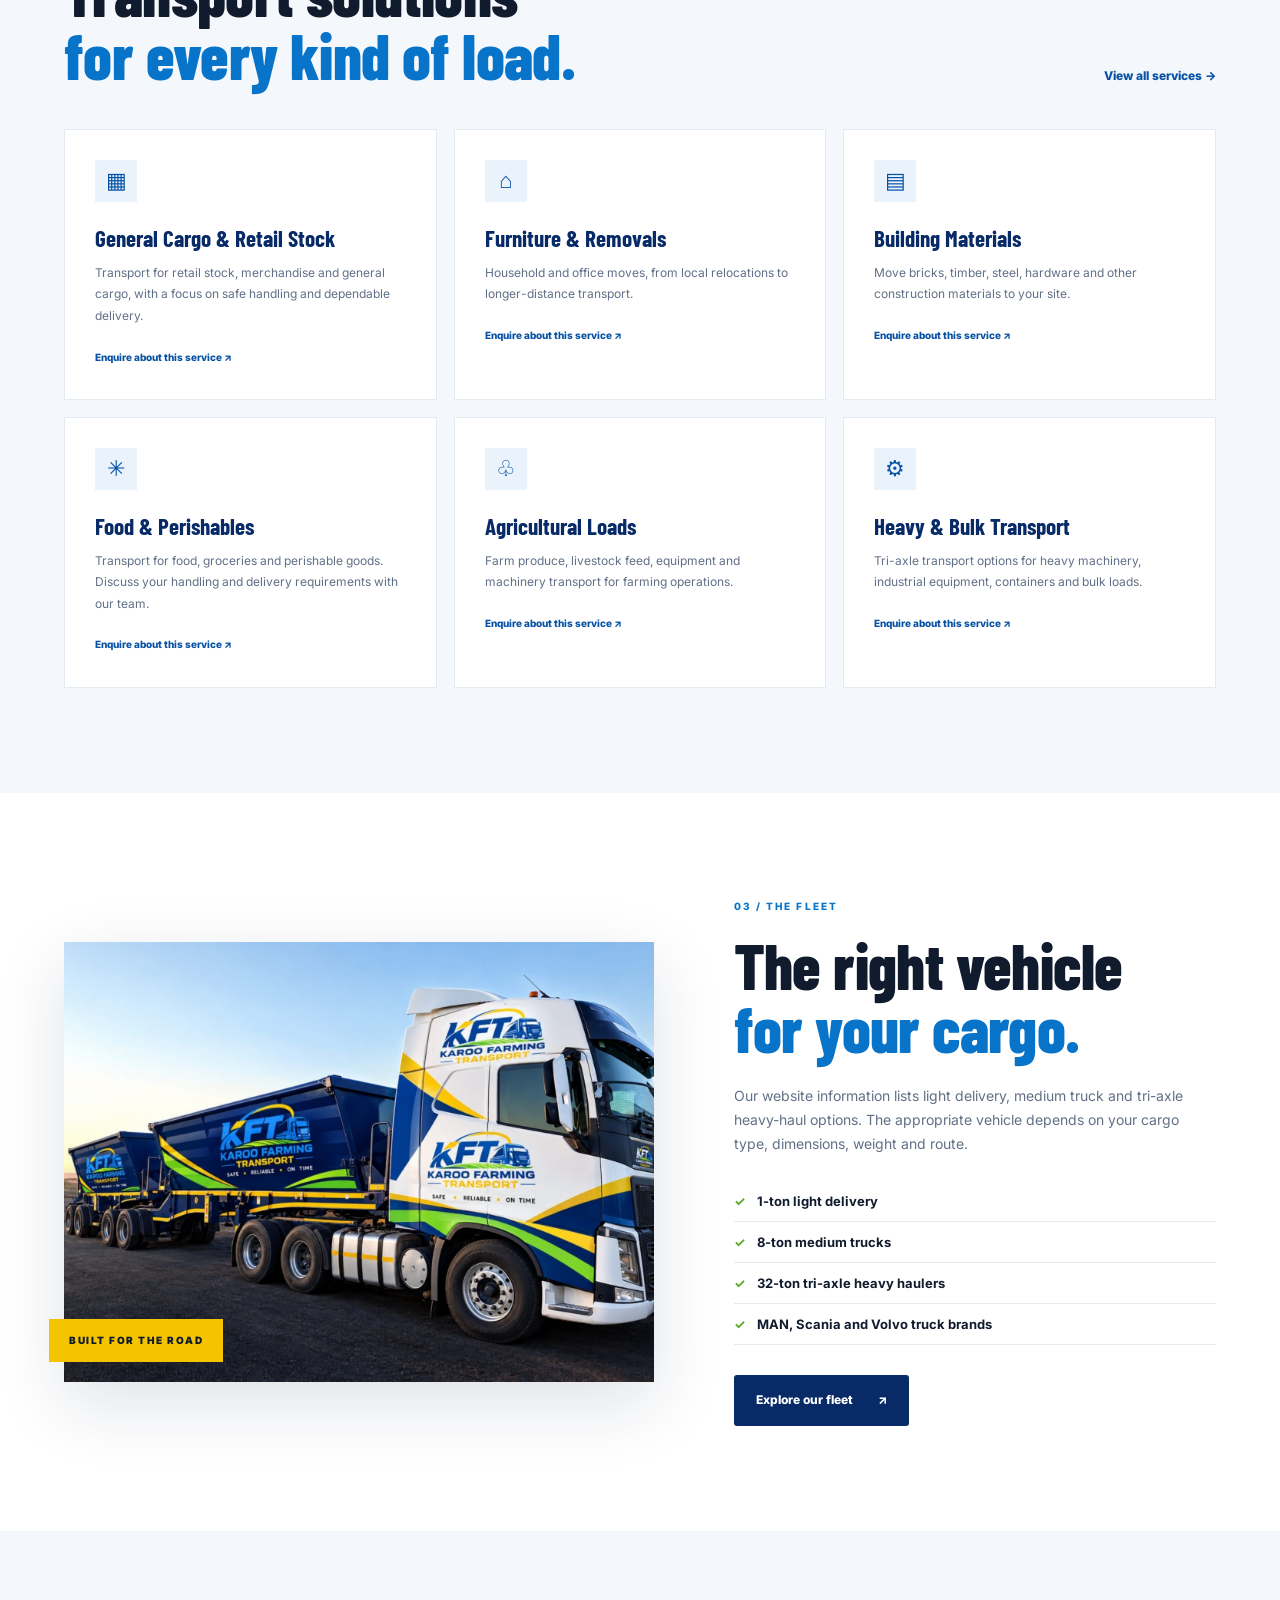
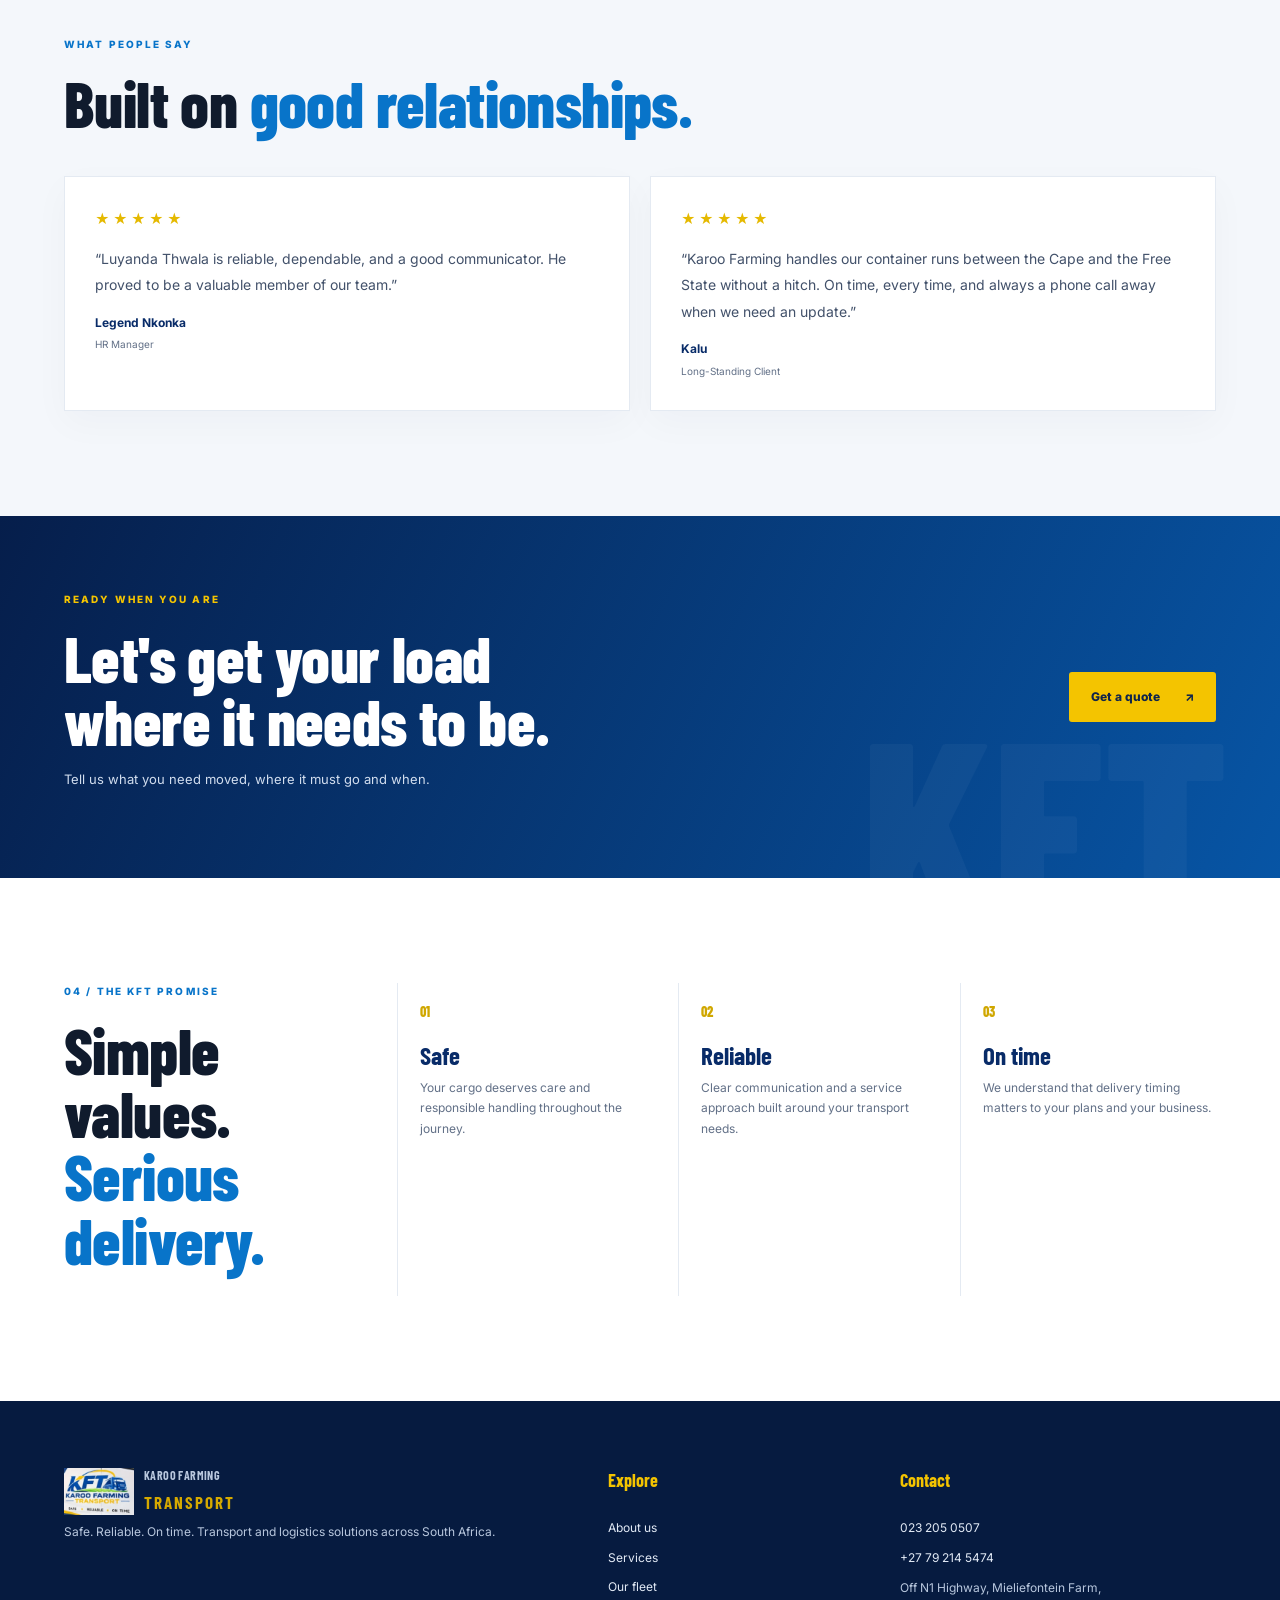
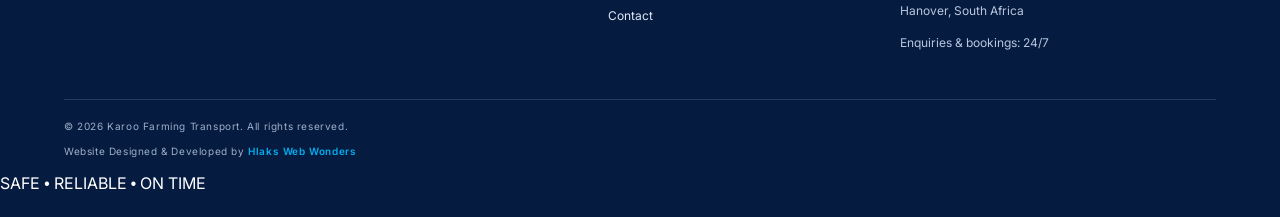
==== commit 9b62fa27: "Update footer to include design credit Added website design credit to footer." ====
--- a/index.html
+++ b/index.html
@@ -46,7 +46,13 @@
 <section class="quote-band"><div class="container quote-band-inner"><div><div class="section-label light">READY WHEN YOU ARE</div><h2>Let's get your load<br>where it needs to be.</h2><p>Tell us what you need moved, where it must go and when.</p></div><a class="btn btn-yellow" href="contact.html">Get a quote <span>↗</span></a></div></section>
 <section class="section values-section"><div class="container values-grid"><div><div class="section-label">04 / THE KFT PROMISE</div><h2>Simple values.<br><span>Serious delivery.</span></h2></div><div class="value"><b>01</b><h3>Safe</h3><p>Your cargo deserves care and responsible handling throughout the journey.</p></div><div class="value"><b>02</b><h3>Reliable</h3><p>Clear communication and a service approach built around your transport needs.</p></div><div class="value"><b>03</b><h3>On time</h3><p>We understand that delivery timing matters to your plans and your business.</p></div></div></section>
 </main>
-<footer class="footer"><div class="container footer-grid"><div><a class="brand footer-brand" href="index.html"><img src="logo.jpg" alt=""><span><b>KAROO FARMING</b><strong>TRANSPORT</strong></span></a><p>Safe. Reliable. On time. Transport and logistics solutions across South Africa.</p></div><div><h4>Explore</h4><a href="about.html">About us</a><a href="services.html">Services</a><a href="fleet.html">Our fleet</a><a href="contact.html">Contact</a></div><div><h4>Contact</h4><a href="tel:0232050507">023 205 0507</a><a href="tel:+27792145474">+27 79 214 5474</a><span>Off N1 Highway, Mieliefontein Farm,<br>Hanover, South Africa</span><span>Enquiries & bookings: 24/7</span></div></div><div class="container footer-bottom"><span>© <span id="year"></span> Karoo Farming Transport. All rights reserved.</span><span>SAFE <i>•</i> RELIABLE <i>•</i> ON TIME</span></div></footer>
+<footer class="footer"><div class="container footer-grid"><div><a class="brand footer-brand" href="index.html"><img src="logo.jpg" alt=""><span><b>KAROO FARMING</b><strong>TRANSPORT</strong></span></a><p>Safe. Reliable. On time. Transport and logistics solutions across South Africa.</p></div><div><h4>Explore</h4><a href="about.html">About us</a><a href="services.html">Services</a><a href="fleet.html">Our fleet</a><a href="contact.html">Contact</a></div><div><h4>Contact</h4><a href="tel:0232050507">023 205 0507</a><a href="tel:+27792145474">+27 79 214 5474</a><span>Off N1 Highway, Mieliefontein Farm,<br>Hanover, South Africa</span><span>Enquiries & bookings: 24/7</span></div></div><div class="container footer-bottom"><span>© <span id="year"></span> Karoo Farming Transport. All rights reserved. <p style="margin-top:8px;">
+        Website Designed & Developed by
+        <a href="https://hlakswebwonders.site" target="_blank" style="color:#00AEEF;font-weight:600;text-decoration:none;">
+            Hlaks Web Wonders
+        </a>
+    </p>
+</div></span><span>SAFE <i>•</i> RELIABLE <i>•</i> ON TIME</span></div></footer>
 <a class="whatsapp-float" href="#" data-wa="Hello Karoo Farming Transport. I would like to make a transport enquiry." aria-label="Chat on WhatsApp">☏</a>
 <script src="script.js"></script>
 </body></html>
--- a/style.css
+++ b/style.css
@@ -1,4 +1,4 @@
  :root{--navy:#082b68;--blue:#0752a4;--blue2:#0874c9;--yellow:#f4c400;--green:#72c92f;--ink:#101b2d;--muted:#627087;--pale:#f4f7fb;--line:#e4eaf2;--white:#fff;--shadow:0 22px 65px rgba(5,31,72,.13)}
-*{box-sizing:border-box}html{scroll-behavior:smooth}body{margin:0;font-family:Inter,Arial,sans-serif;color:var(--ink);line-height:1.7;background:#fff;overflow-x:hidden}a{color:inherit;text-decoration:none}img{display:block;max-width:100%}.container{width:min(1160px,90%);margin:auto}.site-header{height:86px;padding:0 5%;display:flex;align-items:center;justify-content:space-between;background:#fff;position:sticky;top:0;z-index:1000;box-shadow:0 4px 25px #071f4510}.brand{display:flex;align-items:center;gap:10px;color:var(--navy)}.brand img{width:65px;height:58px;object-fit:contain}.brand span{display:grid;line-height:1.05;font-family:"Barlow Condensed",sans-serif;font-size:20px;font-weight:800;letter-spacing:.4px}.brand strong{color:#d5a900;font-size:17px;letter-spacing:2px}.nav{display:flex;align-items:center;gap:32px;font-size:13px;font-weight:700}.nav a{transition:.25s}.nav a:hover,.nav .active{color:var(--blue2)}.nav .nav-cta{background:var(--yellow);padding:13px 20px;color:#13223b;border-radius:3px}.menu-toggle{display:none;border:0;background:none;font-size:27px;color:var(--navy)}.hero{min-height:670px;position:relative;display:flex;align-items:center;color:#fff;background:var(--navy);isolation:isolate;overflow:hidden}.hero-bg{position:absolute;inset:0;z-index:-2;background:linear-gradient(90deg,rgba(3,22,57,.96) 0%,rgba(4,35,83,.88) 43%,rgba(4,28,67,.24) 100%),url("assets/truck-yard.jpg") center 52%/cover;transform:scale(1.04);animation:heroZoom 18s ease-in-out infinite alternate}.hero:after{content:"";position:absolute;z-index:-1;inset:0;background:linear-gradient(130deg,transparent 56%,rgba(244,196,0,.16) 56.2%,transparent 57%),linear-gradient(0deg,rgba(1,17,43,.28),transparent 40%)}@keyframes heroZoom{to{transform:scale(1.12)}}.hero-content{padding:90px 0 105px}.eyebrow,.section-label{font-size:10px;letter-spacing:2.1px;font-weight:800;color:var(--blue2);margin-bottom:18px}.eyebrow{color:#f8d32e;display:flex;align-items:center;gap:10px}.eyebrow span{width:25px;height:3px;background:var(--yellow)}h1,h2,h3,p{margin-top:0}h1,h2{font-family:"Barlow Condensed",Impact,sans-serif;font-weight:800;letter-spacing:-.6px;line-height:.99}h1{font-size:clamp(55px,7vw,94px);max-width:780px;margin-bottom:25px}h1 em,h2 span{color:var(--yellow);font-style:normal}.hero-content>p{font-size:16px;line-height:1.9;color:#e1e9f6;max-width:590px}.hero-actions{display:flex;gap:13px;flex-wrap:wrap;margin-top:32px}.btn{display:inline-flex;align-items:center;justify-content:center;gap:25px;padding:15px 22px;font-size:12px;font-weight:800;border:0;border-radius:3px;cursor:pointer;transition:transform .25s,box-shadow .25s}.btn:hover{transform:translateY(-4px);box-shadow:0 13px 28px #001b4933}.btn-yellow{background:var(--yellow);color:#10254b}.btn-blue{background:var(--navy);color:#fff}.btn-outline{border:1px solid #ffffff80;color:#fff}.hero-proof{display:flex;gap:42px;margin-top:65px}.hero-proof div{display:grid;border-left:2px solid var(--yellow);padding-left:13px}.hero-proof b{font:700 26px "Barlow Condensed";color:var(--yellow)}.hero-proof span{font-size:10px;color:#d8e1ef}.hero-caption{position:absolute;bottom:20px;right:5%;font:700 10px Inter;letter-spacing:2px;color:#fff9}.hero-caption span{color:var(--yellow)}.ticker{overflow:hidden;background:var(--yellow);color:var(--navy);font:800 12px Inter;letter-spacing:1.5px;white-space:nowrap;padding:14px 0}.ticker div{width:max-content;animation:ticker 30s linear infinite}.ticker i{font-style:normal;padding:0 34px;color:#fff}@keyframes ticker{to{transform:translateX(-45%)}}.section{padding:105px 0}.intro-grid{display:grid;grid-template-columns:.7fr 1.5fr;gap:70px}.intro-grid h2,.section h2{font-size:clamp(42px,5vw,64px);margin-bottom:25px}.intro-grid h2 span,.section h2 span{color:var(--blue2)}.intro-grid p,.fleet-feature p,.about-grid p,.contact-info>p{color:var(--muted);font-size:14px}.lead{font-size:18px!important;color:#293b56!important;line-height:1.8}.text-link{display:inline-flex;gap:15px;align-items:center;margin-top:18px;font-size:12px;font-weight:800;color:var(--blue)}.text-link b{color:#d5a900}.services-section{background:var(--pale)}.section-head{display:flex;justify-content:space-between;align-items:end;margin-bottom:42px}.section-head h2{margin-bottom:0}.service-grid{display:grid;grid-template-columns:repeat(3,1fr);gap:17px}.service-card{padding:30px;background:#fff;min-height:260px;border:1px solid var(--line);position:relative;overflow:hidden;transition:.35s;transform-style:preserve-3d}.service-card:before{content:"";position:absolute;left:0;top:0;width:0;height:4px;background:var(--yellow);transition:.35s}.service-card:hover{transform:translateY(-8px);box-shadow:var(--shadow);border-color:#d7e2f0}.service-card:hover:before{width:100%}.service-icon{width:42px;height:42px;display:grid;place-items:center;background:#eaf2fc;color:var(--blue);font-size:22px;margin-bottom:22px}.service-card h3{font:700 23px "Barlow Condensed";color:var(--navy);margin-bottom:10px}.service-card p{font-size:12px;color:var(--muted);line-height:1.8}.service-card a{display:inline-block;font-size:10px;font-weight:800;color:var(--blue);margin-top:10px}.fleet-feature-grid{display:grid;grid-template-columns:1.1fr .9fr;gap:80px;align-items:center}.fleet-photo{position:relative;perspective:1000px}.fleet-photo img{width:100%;height:440px;object-fit:cover;box-shadow:var(--shadow);transition:transform .5s}.fleet-photo:hover img{transform:rotateY(-4deg) rotateX(2deg) scale(1.015)}.photo-tag{position:absolute;bottom:20px;left:-15px;background:var(--yellow);padding:13px 20px;font-size:10px;font-weight:900;letter-spacing:1.5px}.check-list{padding:0;list-style:none;margin:25px 0 30px}.check-list li{padding:9px 0;border-bottom:1px solid var(--line);font-size:13px;font-weight:700}.check-list li:before{content:"✓";color:#58a927;margin-right:12px}.quote-band{background:linear-gradient(115deg,#061e4b,#0755a5);color:#fff;padding:75px 0;position:relative;overflow:hidden}.quote-band:after{content:"KFT";position:absolute;right:4%;bottom:-100px;font:800 260px "Barlow Condensed";color:#ffffff09}.quote-band-inner{display:flex;justify-content:space-between;align-items:center;position:relative;z-index:1}.quote-band h2{font-size:clamp(44px,5vw,65px);margin-bottom:15px}.quote-band p{color:#d2deef;font-size:13px}.light{color:var(--yellow)}.values-section{background:#fff}.values-grid{display:grid;grid-template-columns:1.2fr repeat(3,1fr);gap:25px}.value{border-left:1px solid var(--line);padding:15px 0 10px 22px}.value>b{font:800 14px "Barlow Condensed";color:#d0a700}.value h3{font:700 25px "Barlow Condensed";color:var(--navy);margin:15px 0 8px}.value p{font-size:12px;color:var(--muted)}.footer{background:#061b40;color:#fff;padding:60px 0 20px}.footer-grid{display:grid;grid-template-columns:1.5fr .7fr 1fr;gap:70px;padding-bottom:45px}.footer-brand{color:#fff}.footer-brand img{width:70px;height:60px}.footer-grid p,.footer-grid span{font-size:12px;color:#b8c7dd;line-height:1.9}.footer-grid h4{font:700 18px "Barlow Condensed";color:var(--yellow);margin:8px 0 18px}.footer-grid>div:not(:first-child){display:flex;flex-direction:column;align-items:flex-start;gap:9px}.footer-grid a:not(.brand){font-size:12px;color:#e2eaf5}.footer-grid a:hover{color:var(--yellow)}.footer-bottom{border-top:1px solid #ffffff25;padding-top:18px;display:flex;justify-content:space-between;font-size:10px;color:#9eafc9;letter-spacing:.6px}.footer-bottom i{color:var(--yellow);font-style:normal;padding:0 6px}.whatsapp-float{position:fixed;right:22px;bottom:22px;z-index:900;width:57px;height:57px;border-radius:50%;display:grid;place-items:center;background:#20bd62;color:white;font-size:30px;box-shadow:0 8px 28px #001b4940;transition:.25s}.whatsapp-float:hover{transform:scale(1.1) rotate(-8deg)}.page-hero{background:linear-gradient(110deg,#061d49ed,#0754a0d9),url("assets/truck-yard.jpg") center/cover;color:#fff;padding:100px 0 95px}.page-hero h1{font-size:clamp(58px,7vw,88px);margin:0 0 15px}.page-hero h1 em{color:var(--yellow)}.page-hero p{color:#dbe5f3;font-size:15px}.about-grid{display:grid;grid-template-columns:1fr 1fr;gap:75px;align-items:center}.about-image{position:relative}.about-image img{height:470px;width:100%;object-fit:cover;box-shadow:var(--shadow)}.about-image span{position:absolute;bottom:0;left:0;background:var(--yellow);padding:12px 18px;font-size:10px;font-weight:900;letter-spacing:1.5px}.dark-section{background:#071f4a;color:#fff}.dark-section h2{font-size:clamp(45px,5vw,65px)}.dark-section h2 span{color:var(--yellow)}.principles{display:grid;grid-template-columns:repeat(3,1fr);gap:25px;margin-top:45px}.principles article{padding:25px;border:1px solid #ffffff25}.principles b{font-size:10px;color:var(--yellow);letter-spacing:1.5px}.principles h3{font:700 26px "Barlow Condensed";margin:20px 0 8px}.principles p{font-size:12px;color:#c0cde0}.split-cta{display:flex;align-items:center;justify-content:space-between}.split-cta h2{font-size:52px;margin-bottom:10px}.split-cta p{font-size:13px;color:var(--muted)}.head-note{max-width:400px;color:var(--muted);font-size:13px}.service-grid-large .service-card{min-height:290px}.fleet-intro{display:flex;align-items:end;justify-content:space-between;margin-bottom:45px}.fleet-intro h2{font-size:58px;margin-bottom:0}.fleet-list{display:grid;gap:22px}.fleet-card{display:grid;grid-template-columns:1.05fr 1fr .3fr;align-items:center;background:var(--pale);min-height:280px;overflow:hidden}.fleet-card.reverse{grid-template-columns:1.05fr 1fr .3fr}.fleet-card.reverse .fleet-card-image{order:2}.fleet-card.reverse .fleet-card-copy{order:1;padding-left:40px}.fleet-card.reverse .capacity{order:3}.fleet-card-image{height:100%;min-height:280px;overflow:hidden}.fleet-card-image img{width:100%;height:100%;min-height:280px;object-fit:cover;transition:transform .7s}.fleet-card:hover .fleet-card-image img{transform:scale(1.06)}.fleet-card-copy{padding:35px}.fleet-number{font-size:9px;font-weight:900;letter-spacing:1.5px;color:var(--blue2)}.fleet-card h3{font:800 31px "Barlow Condensed";color:var(--navy);margin:12px 0}.fleet-card p{font-size:12px;color:var(--muted)}.capacity{font:800 48px "Barlow Condensed";color:#d9b000;text-align:center}.capacity small{display:block;font:800 10px Inter;letter-spacing:2px}.fleet-brands{display:flex;gap:35px;align-items:center;justify-content:center;padding:45px 0 0;color:var(--navy)}.fleet-brands b{font-size:9px;letter-spacing:1.5px;color:var(--muted)}.fleet-brands span{font:800 24px "Barlow Condensed";letter-spacing:1px}.contact-grid{display:grid;grid-template-columns:.8fr 1.2fr;gap:65px;align-items:start}.contact-info h2{font-size:58px}.contact-info h2 span{color:var(--blue2)}.contact-method{padding:17px 0;border-bottom:1px solid var(--line);display:grid;gap:5px}.contact-method span{font-size:9px;letter-spacing:1.5px;color:var(--muted);font-weight:800}.contact-method a,.contact-method b{font-size:15px;color:var(--navy);font-weight:800}.availability{display:flex;align-items:center;gap:13px;margin-top:25px;padding:15px;background:#eff8ed}.availability i{width:10px;height:10px;background:#39b65c;border-radius:50%;box-shadow:0 0 0 5px #39b65c22}.availability div{display:grid}.availability b{font-size:12px;color:#1e7738}.availability span{font-size:10px;color:#63836a}.quote-form{padding:35px;background:#f5f7fb;border:1px solid var(--line);box-shadow:var(--shadow)}.form-top{display:grid;gap:7px;margin-bottom:25px}.form-top>span{font-size:9px;letter-spacing:1.8px;color:var(--blue);font-weight:900}.form-top>b{font:800 34px "Barlow Condensed";color:var(--navy)}.form-top>b i{color:#d2a900;font-style:normal}.form-top small,.form-note{font-size:10px;color:var(--muted)}.quote-form label{display:grid;gap:7px;font-size:10px;font-weight:800;color:#34435a;margin-bottom:15px}.form-row{display:grid;grid-template-columns:1fr 1fr;gap:15px}.quote-form input,.quote-form select,.quote-form textarea{width:100%;border:1px solid #dce3ed;background:#fff;padding:13px 12px;font:400 12px Inter;color:var(--ink);border-radius:2px;outline:none}.quote-form input:focus,.quote-form select:focus,.quote-form textarea:focus{border-color:var(--blue2);box-shadow:0 0 0 3px #0874c91a}.quote-form textarea{resize:vertical}.form-submit{width:100%;margin-top:5px}.form-note{text-align:center;line-height:1.6;margin:13px 0 0}.reveal{opacity:0;transform:translateY(28px);transition:opacity .7s ease,transform .7s ease}.reveal.visible{opacity:1;transform:translateY(0)}@media(max-width:900px){.nav{gap:17px}.fleet-feature-grid{gap:40px}.values-grid{grid-template-columns:1fr 1fr}.contact-grid{gap:35px}.fleet-card{grid-template-columns:1fr 1fr .25fr}.fleet-card-copy{padding:25px}}@media(max-width:700px){.site-header{height:72px;padding:0 5%}.brand img{width:53px;height:50px}.brand span{font-size:17px}.brand strong{font-size:14px}.menu-toggle{display:block}.nav{display:none;position:absolute;top:72px;left:0;right:0;background:#fff;padding:18px 5% 25px;box-shadow:0 15px 25px #061b4020;flex-direction:column;align-items:stretch;gap:0}.nav.open{display:flex}.nav a{padding:13px 0;border-bottom:1px solid var(--line)}.nav .nav-cta{padding:13px 15px;margin-top:12px;text-align:center;border:0}.hero{min-height:690px;background-position:60% center}.hero-bg{background-position:62% center}.hero-content{padding:75px 0 95px}.hero-content>p{font-size:14px}.hero-proof{gap:18px;margin-top:45px}.hero-proof b{font-size:23px}.hero-proof span{font-size:9px;max-width:90px}.hero-caption{font-size:8px;left:5%;right:auto}.section{padding:72px 0}.intro-grid,.fleet-feature-grid,.about-grid,.contact-grid{grid-template-columns:1fr;gap:30px}.intro-grid{gap:15px}.section-head,.fleet-intro{display:block}.section-head .text-link{margin-top:22px}.service-grid{grid-template-columns:1fr 1fr;gap:10px}.service-card{padding:20px;min-height:275px}.service-card h3{font-size:20px}.service-card p{font-size:11px}.fleet-photo img{height:300px}.quote-band{padding:60px 0}.quote-band-inner{display:block}.quote-band .btn{margin-top:15px}.values-grid{grid-template-columns:1fr 1fr;gap:15px}.values-grid>div:first-child{grid-column:1/-1}.value{padding-left:13px}.footer-grid{grid-template-columns:1fr 1fr;gap:30px}.footer-grid>div:first-child{grid-column:1/-1}.footer-bottom{gap:12px;flex-direction:column}.page-hero{padding:75px 0}.principles{grid-template-columns:1fr;gap:12px}.about-image img{height:310px}.split-cta{display:block}.split-cta .btn{margin-top:15px}.fleet-intro h2{font-size:48px}.fleet-card,.fleet-card.reverse{grid-template-columns:1fr;}.fleet-card.reverse .fleet-card-image,.fleet-card.reverse .fleet-card-copy,.fleet-card.reverse .capacity{order:initial}.fleet-card-image,.fleet-card-image img{height:230px;min-height:230px}.fleet-card-copy,.fleet-card.reverse .fleet-card-copy{padding:25px}.capacity{position:absolute;display:none}.fleet-brands{gap:18px;flex-wrap:wrap}.fleet-brands span{font-size:20px}.contact-info h2{font-size:49px}.quote-form{padding:22px}.form-row{grid-template-columns:1fr;gap:0}.service-grid-large .service-card{min-height:260px}}@media(max-width:390px){.service-grid{grid-template-columns:1fr}.service-card{min-height:230px}.hero-actions .btn{width:100%}.hero-proof{gap:12px}.fleet-brands{gap:13px}}@media(prefers-reduced-motion:reduce){*,*:before,*:after{scroll-behavior:auto!important;animation-duration:.01ms!important;transition-duration:.01ms!important}}
+*{box-sizing:border-box}html{scroll-behavior:smooth}body{margin:0;font-family:Inter,Arial,sans-serif;color:var(--ink);line-height:1.7;background:#fff;overflow-x:hidden}a{color:inherit;text-decoration:none}img{display:block;max-width:100%}.container{width:min(1160px,90%);margin:auto}.site-header{height:86px;padding:0 5%;display:flex;align-items:center;justify-content:space-between;background:#fff;position:sticky;top:0;z-index:1000;box-shadow:0 4px 25px #071f4510}.brand{display:flex;align-items:center;gap:10px;color:var(--navy)}.brand img{width:65px;height:58px;object-fit:contain}.brand span{display:grid;line-height:1.05;font-family:"Barlow Condensed",sans-serif;font-size:20px;font-weight:800;letter-spacing:.4px}.brand strong{color:#d5a900;font-size:17px;letter-spacing:2px}.nav{display:flex;align-items:center;gap:32px;font-size:13px;font-weight:700}.nav a{transition:.25s}.nav a:hover,.nav .active{color:var(--blue2)}.nav .nav-cta{background:var(--yellow);padding:13px 20px;color:#13223b;border-radius:3px}.menu-toggle{display:none;border:0;background:none;font-size:27px;color:var(--navy)}.hero{min-height:670px;position:relative;display:flex;align-items:center;color:#fff;background:var(--navy);isolation:isolate;overflow:hidden}.hero-bg{position:absolute;inset:0;z-index:-2;background:linear-gradient(90deg,rgba(3,22,57,.96) 0%,rgba(4,35,83,.88) 43%,rgba(4,28,67,.24) 100%),url("truck-yard.jpg") center 52%/cover;transform:scale(1.04);animation:heroZoom 18s ease-in-out infinite alternate}.hero:after{content:"";position:absolute;z-index:-1;inset:0;background:linear-gradient(130deg,transparent 56%,rgba(244,196,0,.16) 56.2%,transparent 57%),linear-gradient(0deg,rgba(1,17,43,.28),transparent 40%)}@keyframes heroZoom{to{transform:scale(1.12)}}.hero-content{padding:90px 0 105px}.eyebrow,.section-label{font-size:10px;letter-spacing:2.1px;font-weight:800;color:var(--blue2);margin-bottom:18px}.eyebrow{color:#f8d32e;display:flex;align-items:center;gap:10px}.eyebrow span{width:25px;height:3px;background:var(--yellow)}h1,h2,h3,p{margin-top:0}h1,h2{font-family:"Barlow Condensed",Impact,sans-serif;font-weight:800;letter-spacing:-.6px;line-height:.99}h1{font-size:clamp(55px,7vw,94px);max-width:780px;margin-bottom:25px}h1 em,h2 span{color:var(--yellow);font-style:normal}.hero-content>p{font-size:16px;line-height:1.9;color:#e1e9f6;max-width:590px}.hero-actions{display:flex;gap:13px;flex-wrap:wrap;margin-top:32px}.btn{display:inline-flex;align-items:center;justify-content:center;gap:25px;padding:15px 22px;font-size:12px;font-weight:800;border:0;border-radius:3px;cursor:pointer;transition:transform .25s,box-shadow .25s}.btn:hover{transform:translateY(-4px);box-shadow:0 13px 28px #001b4933}.btn-yellow{background:var(--yellow);color:#10254b}.btn-blue{background:var(--navy);color:#fff}.btn-outline{border:1px solid #ffffff80;color:#fff}.hero-proof{display:flex;gap:42px;margin-top:65px}.hero-proof div{display:grid;border-left:2px solid var(--yellow);padding-left:13px}.hero-proof b{font:700 26px "Barlow Condensed";color:var(--yellow)}.hero-proof span{font-size:10px;color:#d8e1ef}.hero-caption{position:absolute;bottom:20px;right:5%;font:700 10px Inter;letter-spacing:2px;color:#fff9}.hero-caption span{color:var(--yellow)}.ticker{overflow:hidden;background:var(--yellow);color:var(--navy);font:800 12px Inter;letter-spacing:1.5px;white-space:nowrap;padding:14px 0}.ticker div{width:max-content;animation:ticker 30s linear infinite}.ticker i{font-style:normal;padding:0 34px;color:#fff}@keyframes ticker{to{transform:translateX(-45%)}}.section{padding:105px 0}.intro-grid{display:grid;grid-template-columns:.7fr 1.5fr;gap:70px}.intro-grid h2,.section h2{font-size:clamp(42px,5vw,64px);margin-bottom:25px}.intro-grid h2 span,.section h2 span{color:var(--blue2)}.intro-grid p,.fleet-feature p,.about-grid p,.contact-info>p{color:var(--muted);font-size:14px}.lead{font-size:18px!important;color:#293b56!important;line-height:1.8}.text-link{display:inline-flex;gap:15px;align-items:center;margin-top:18px;font-size:12px;font-weight:800;color:var(--blue)}.text-link b{color:#d5a900}.services-section{background:var(--pale)}.section-head{display:flex;justify-content:space-between;align-items:end;margin-bottom:42px}.section-head h2{margin-bottom:0}.service-grid{display:grid;grid-template-columns:repeat(3,1fr);gap:17px}.service-card{padding:30px;background:#fff;min-height:260px;border:1px solid var(--line);position:relative;overflow:hidden;transition:.35s;transform-style:preserve-3d}.service-card:before{content:"";position:absolute;left:0;top:0;width:0;height:4px;background:var(--yellow);transition:.35s}.service-card:hover{transform:translateY(-8px);box-shadow:var(--shadow);border-color:#d7e2f0}.service-card:hover:before{width:100%}.service-icon{width:42px;height:42px;display:grid;place-items:center;background:#eaf2fc;color:var(--blue);font-size:22px;margin-bottom:22px}.service-card h3{font:700 23px "Barlow Condensed";color:var(--navy);margin-bottom:10px}.service-card p{font-size:12px;color:var(--muted);line-height:1.8}.service-card a{display:inline-block;font-size:10px;font-weight:800;color:var(--blue);margin-top:10px}.fleet-feature-grid{display:grid;grid-template-columns:1.1fr .9fr;gap:80px;align-items:center}.fleet-photo{position:relative;perspective:1000px}.fleet-photo img{width:100%;height:440px;object-fit:cover;box-shadow:var(--shadow);transition:transform .5s}.fleet-photo:hover img{transform:rotateY(-4deg) rotateX(2deg) scale(1.015)}.photo-tag{position:absolute;bottom:20px;left:-15px;background:var(--yellow);padding:13px 20px;font-size:10px;font-weight:900;letter-spacing:1.5px}.check-list{padding:0;list-style:none;margin:25px 0 30px}.check-list li{padding:9px 0;border-bottom:1px solid var(--line);font-size:13px;font-weight:700}.check-list li:before{content:"✓";color:#58a927;margin-right:12px}.quote-band{background:linear-gradient(115deg,#061e4b,#0755a5);color:#fff;padding:75px 0;position:relative;overflow:hidden}.quote-band:after{content:"KFT";position:absolute;right:4%;bottom:-100px;font:800 260px "Barlow Condensed";color:#ffffff09}.quote-band-inner{display:flex;justify-content:space-between;align-items:center;position:relative;z-index:1}.quote-band h2{font-size:clamp(44px,5vw,65px);margin-bottom:15px}.quote-band p{color:#d2deef;font-size:13px}.light{color:var(--yellow)}.values-section{background:#fff}.values-grid{display:grid;grid-template-columns:1.2fr repeat(3,1fr);gap:25px}.value{border-left:1px solid var(--line);padding:15px 0 10px 22px}.value>b{font:800 14px "Barlow Condensed";color:#d0a700}.value h3{font:700 25px "Barlow Condensed";color:var(--navy);margin:15px 0 8px}.value p{font-size:12px;color:var(--muted)}.footer{background:#061b40;color:#fff;padding:60px 0 20px}.footer-grid{display:grid;grid-template-columns:1.5fr .7fr 1fr;gap:70px;padding-bottom:45px}.footer-brand{color:#fff}.footer-brand img{width:70px;height:60px}.footer-grid p,.footer-grid span{font-size:12px;color:#b8c7dd;line-height:1.9}.footer-grid h4{font:700 18px "Barlow Condensed";color:var(--yellow);margin:8px 0 18px}.footer-grid>div:not(:first-child){display:flex;flex-direction:column;align-items:flex-start;gap:9px}.footer-grid a:not(.brand){font-size:12px;color:#e2eaf5}.footer-grid a:hover{color:var(--yellow)}.footer-bottom{border-top:1px solid #ffffff25;padding-top:18px;display:flex;justify-content:space-between;font-size:10px;color:#9eafc9;letter-spacing:.6px}.footer-bottom i{color:var(--yellow);font-style:normal;padding:0 6px}.whatsapp-float{position:fixed;right:22px;bottom:22px;z-index:900;width:57px;height:57px;border-radius:50%;display:grid;place-items:center;background:#20bd62;color:white;font-size:30px;box-shadow:0 8px 28px #001b4940;transition:.25s}.whatsapp-float:hover{transform:scale(1.1) rotate(-8deg)}.page-hero{background:linear-gradient(110deg,#061d49ed,#0754a0d9),url("truck-yard.jpg") center/cover;color:#fff;padding:100px 0 95px}.page-hero h1{font-size:clamp(58px,7vw,88px);margin:0 0 15px}.page-hero h1 em{color:var(--yellow)}.page-hero p{color:#dbe5f3;font-size:15px}.about-grid{display:grid;grid-template-columns:1fr 1fr;gap:75px;align-items:center}.about-image{position:relative}.about-image img{height:470px;width:100%;object-fit:cover;box-shadow:var(--shadow)}.about-image span{position:absolute;bottom:0;left:0;background:var(--yellow);padding:12px 18px;font-size:10px;font-weight:900;letter-spacing:1.5px}.dark-section{background:#071f4a;color:#fff}.dark-section h2{font-size:clamp(45px,5vw,65px)}.dark-section h2 span{color:var(--yellow)}.principles{display:grid;grid-template-columns:repeat(3,1fr);gap:25px;margin-top:45px}.principles article{padding:25px;border:1px solid #ffffff25}.principles b{font-size:10px;color:var(--yellow);letter-spacing:1.5px}.principles h3{font:700 26px "Barlow Condensed";margin:20px 0 8px}.principles p{font-size:12px;color:#c0cde0}.split-cta{display:flex;align-items:center;justify-content:space-between}.split-cta h2{font-size:52px;margin-bottom:10px}.split-cta p{font-size:13px;color:var(--muted)}.head-note{max-width:400px;color:var(--muted);font-size:13px}.service-grid-large .service-card{min-height:290px}.fleet-intro{display:flex;align-items:end;justify-content:space-between;margin-bottom:45px}.fleet-intro h2{font-size:58px;margin-bottom:0}.fleet-list{display:grid;gap:22px}.fleet-card{display:grid;grid-template-columns:1.05fr 1fr .3fr;align-items:center;background:var(--pale);min-height:280px;overflow:hidden}.fleet-card.reverse{grid-template-columns:1.05fr 1fr .3fr}.fleet-card.reverse .fleet-card-image{order:2}.fleet-card.reverse .fleet-card-copy{order:1;padding-left:40px}.fleet-card.reverse .capacity{order:3}.fleet-card-image{height:100%;min-height:280px;overflow:hidden}.fleet-card-image img{width:100%;height:100%;min-height:280px;object-fit:cover;transition:transform .7s}.fleet-card:hover .fleet-card-image img{transform:scale(1.06)}.fleet-card-copy{padding:35px}.fleet-number{font-size:9px;font-weight:900;letter-spacing:1.5px;color:var(--blue2)}.fleet-card h3{font:800 31px "Barlow Condensed";color:var(--navy);margin:12px 0}.fleet-card p{font-size:12px;color:var(--muted)}.capacity{font:800 48px "Barlow Condensed";color:#d9b000;text-align:center}.capacity small{display:block;font:800 10px Inter;letter-spacing:2px}.fleet-brands{display:flex;gap:35px;align-items:center;justify-content:center;padding:45px 0 0;color:var(--navy)}.fleet-brands b{font-size:9px;letter-spacing:1.5px;color:var(--muted)}.fleet-brands span{font:800 24px "Barlow Condensed";letter-spacing:1px}.contact-grid{display:grid;grid-template-columns:.8fr 1.2fr;gap:65px;align-items:start}.contact-info h2{font-size:58px}.contact-info h2 span{color:var(--blue2)}.contact-method{padding:17px 0;border-bottom:1px solid var(--line);display:grid;gap:5px}.contact-method span{font-size:9px;letter-spacing:1.5px;color:var(--muted);font-weight:800}.contact-method a,.contact-method b{font-size:15px;color:var(--navy);font-weight:800}.availability{display:flex;align-items:center;gap:13px;margin-top:25px;padding:15px;background:#eff8ed}.availability i{width:10px;height:10px;background:#39b65c;border-radius:50%;box-shadow:0 0 0 5px #39b65c22}.availability div{display:grid}.availability b{font-size:12px;color:#1e7738}.availability span{font-size:10px;color:#63836a}.quote-form{padding:35px;background:#f5f7fb;border:1px solid var(--line);box-shadow:var(--shadow)}.form-top{display:grid;gap:7px;margin-bottom:25px}.form-top>span{font-size:9px;letter-spacing:1.8px;color:var(--blue);font-weight:900}.form-top>b{font:800 34px "Barlow Condensed";color:var(--navy)}.form-top>b i{color:#d2a900;font-style:normal}.form-top small,.form-note{font-size:10px;color:var(--muted)}.quote-form label{display:grid;gap:7px;font-size:10px;font-weight:800;color:#34435a;margin-bottom:15px}.form-row{display:grid;grid-template-columns:1fr 1fr;gap:15px}.quote-form input,.quote-form select,.quote-form textarea{width:100%;border:1px solid #dce3ed;background:#fff;padding:13px 12px;font:400 12px Inter;color:var(--ink);border-radius:2px;outline:none}.quote-form input:focus,.quote-form select:focus,.quote-form textarea:focus{border-color:var(--blue2);box-shadow:0 0 0 3px #0874c91a}.quote-form textarea{resize:vertical}.form-submit{width:100%;margin-top:5px}.form-note{text-align:center;line-height:1.6;margin:13px 0 0}.reveal{opacity:0;transform:translateY(28px);transition:opacity .7s ease,transform .7s ease}.reveal.visible{opacity:1;transform:translateY(0)}@media(max-width:900px){.nav{gap:17px}.fleet-feature-grid{gap:40px}.values-grid{grid-template-columns:1fr 1fr}.contact-grid{gap:35px}.fleet-card{grid-template-columns:1fr 1fr .25fr}.fleet-card-copy{padding:25px}}@media(max-width:700px){.site-header{height:72px;padding:0 5%}.brand img{width:53px;height:50px}.brand span{font-size:17px}.brand strong{font-size:14px}.menu-toggle{display:block}.nav{display:none;position:absolute;top:72px;left:0;right:0;background:#fff;padding:18px 5% 25px;box-shadow:0 15px 25px #061b4020;flex-direction:column;align-items:stretch;gap:0}.nav.open{display:flex}.nav a{padding:13px 0;border-bottom:1px solid var(--line)}.nav .nav-cta{padding:13px 15px;margin-top:12px;text-align:center;border:0}.hero{min-height:690px;background-position:60% center}.hero-bg{background-position:62% center}.hero-content{padding:75px 0 95px}.hero-content>p{font-size:14px}.hero-proof{gap:18px;margin-top:45px}.hero-proof b{font-size:23px}.hero-proof span{font-size:9px;max-width:90px}.hero-caption{font-size:8px;left:5%;right:auto}.section{padding:72px 0}.intro-grid,.fleet-feature-grid,.about-grid,.contact-grid{grid-template-columns:1fr;gap:30px}.intro-grid{gap:15px}.section-head,.fleet-intro{display:block}.section-head .text-link{margin-top:22px}.service-grid{grid-template-columns:1fr 1fr;gap:10px}.service-card{padding:20px;min-height:275px}.service-card h3{font-size:20px}.service-card p{font-size:11px}.fleet-photo img{height:300px}.quote-band{padding:60px 0}.quote-band-inner{display:block}.quote-band .btn{margin-top:15px}.values-grid{grid-template-columns:1fr 1fr;gap:15px}.values-grid>div:first-child{grid-column:1/-1}.value{padding-left:13px}.footer-grid{grid-template-columns:1fr 1fr;gap:30px}.footer-grid>div:first-child{grid-column:1/-1}.footer-bottom{gap:12px;flex-direction:column}.page-hero{padding:75px 0}.principles{grid-template-columns:1fr;gap:12px}.about-image img{height:310px}.split-cta{display:block}.split-cta .btn{margin-top:15px}.fleet-intro h2{font-size:48px}.fleet-card,.fleet-card.reverse{grid-template-columns:1fr;}.fleet-card.reverse .fleet-card-image,.fleet-card.reverse .fleet-card-copy,.fleet-card.reverse .capacity{order:initial}.fleet-card-image,.fleet-card-image img{height:230px;min-height:230px}.fleet-card-copy,.fleet-card.reverse .fleet-card-copy{padding:25px}.capacity{position:absolute;display:none}.fleet-brands{gap:18px;flex-wrap:wrap}.fleet-brands span{font-size:20px}.contact-info h2{font-size:49px}.quote-form{padding:22px}.form-row{grid-template-columns:1fr;gap:0}.service-grid-large .service-card{min-height:260px}}@media(max-width:390px){.service-grid{grid-template-columns:1fr}.service-card{min-height:230px}.hero-actions .btn{width:100%}.hero-proof{gap:12px}.fleet-brands{gap:13px}}@media(prefers-reduced-motion:reduce){*,*:before,*:after{scroll-behavior:auto!important;animation-duration:.01ms!important;transition-duration:.01ms!important}}
 
 .testimonials-section{background:#f4f7fb}.testimonial-grid{display:grid;grid-template-columns:1fr 1fr;gap:20px}.testimonial-card{background:#fff;border:1px solid var(--line);padding:30px;box-shadow:0 12px 35px #071f4508}.testimonial-card .stars{color:#e5b900;letter-spacing:3px;font-size:14px;margin-bottom:15px}.testimonial-card p{font-size:14px;color:#42516a;line-height:1.9}.testimonial-card b,.testimonial-card small{display:block}.testimonial-card b{font-size:12px;color:var(--navy)}.testimonial-card small{font-size:10px;color:var(--muted);margin-top:3px}@media(max-width:700px){.testimonial-grid{grid-template-columns:1fr}}
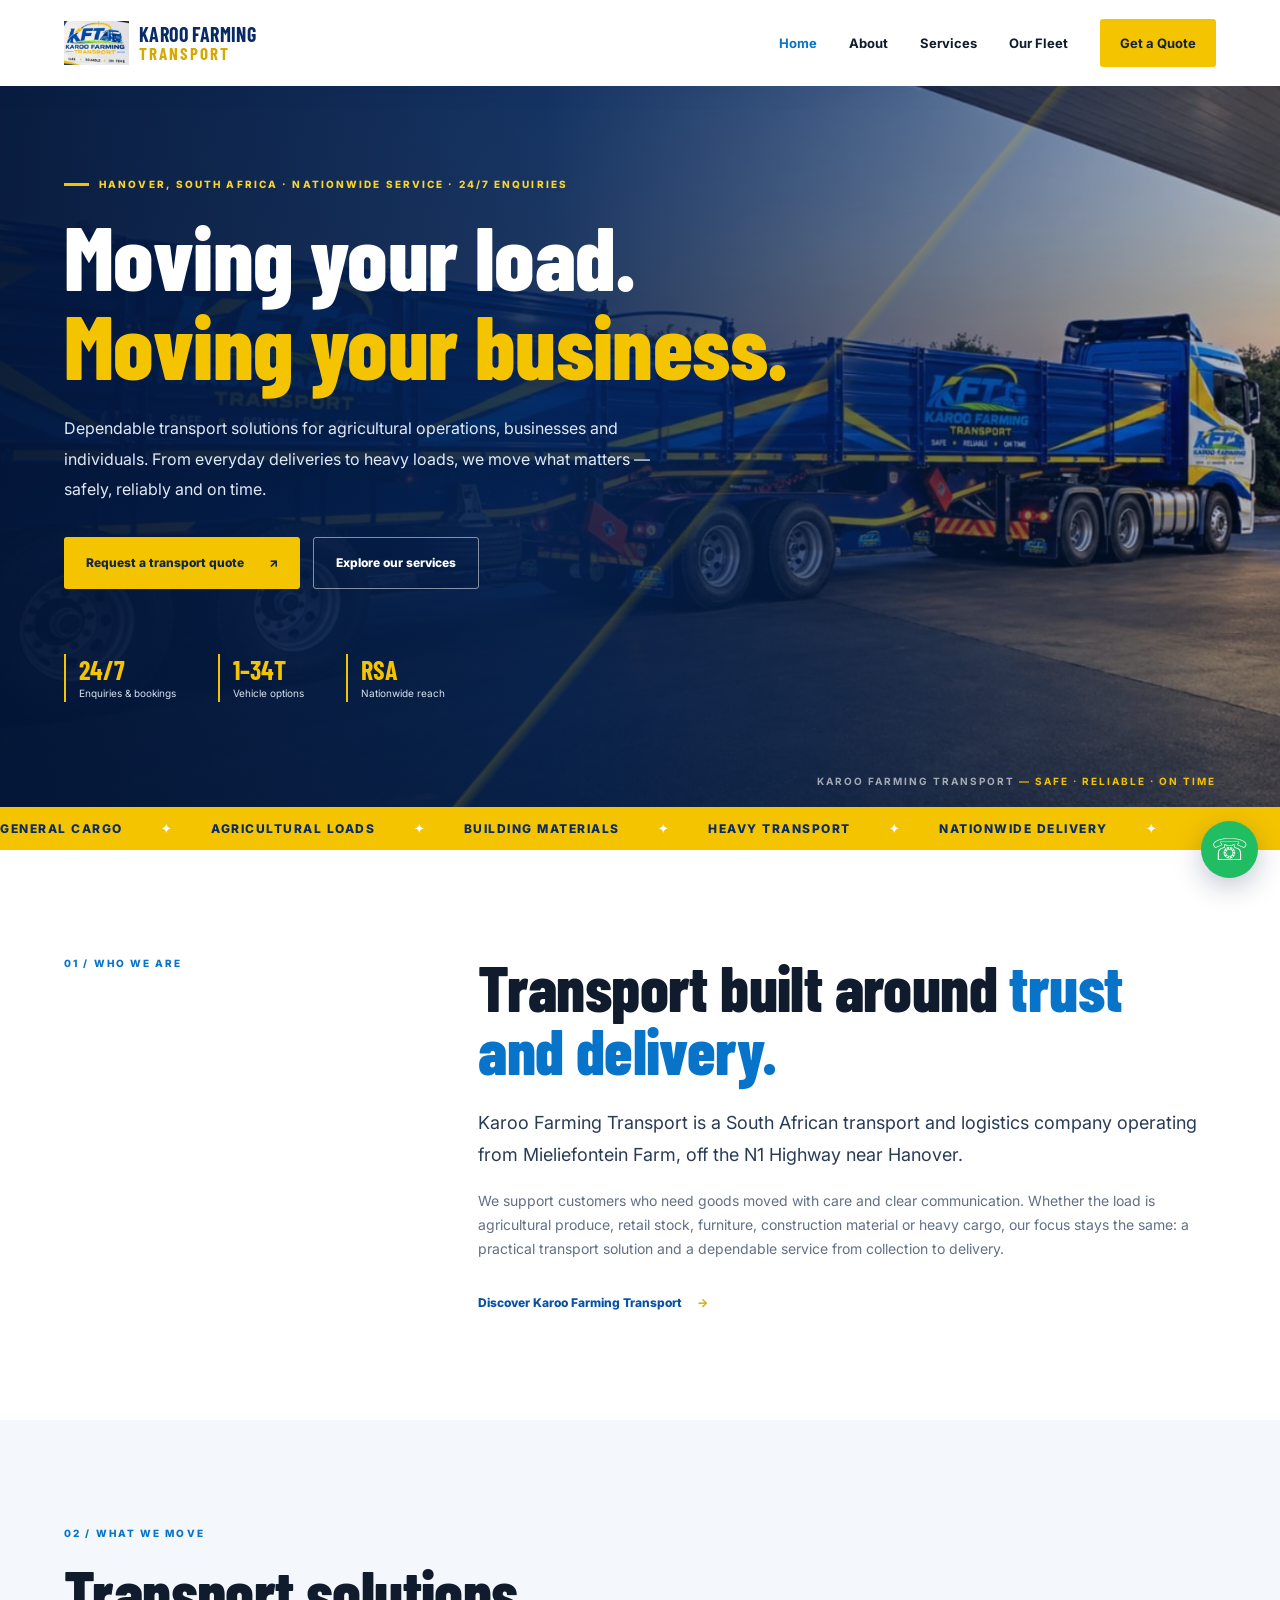
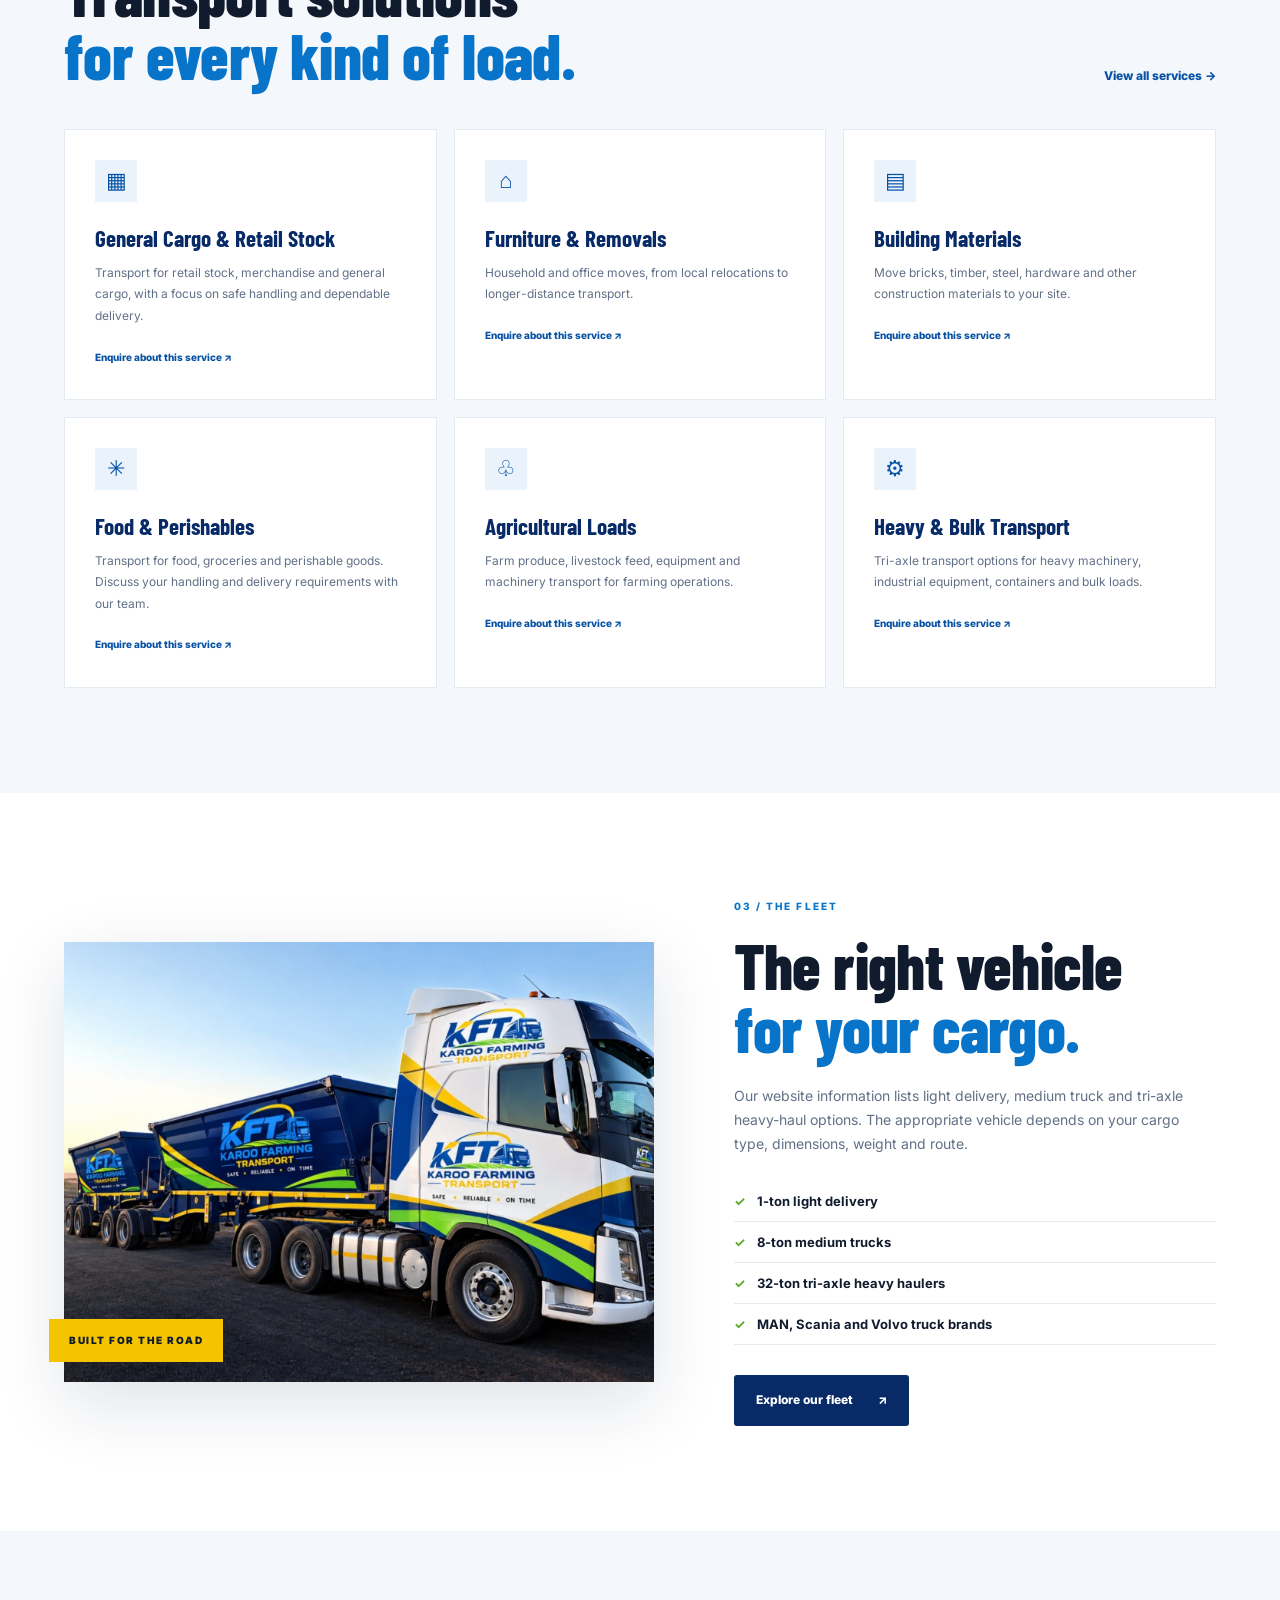
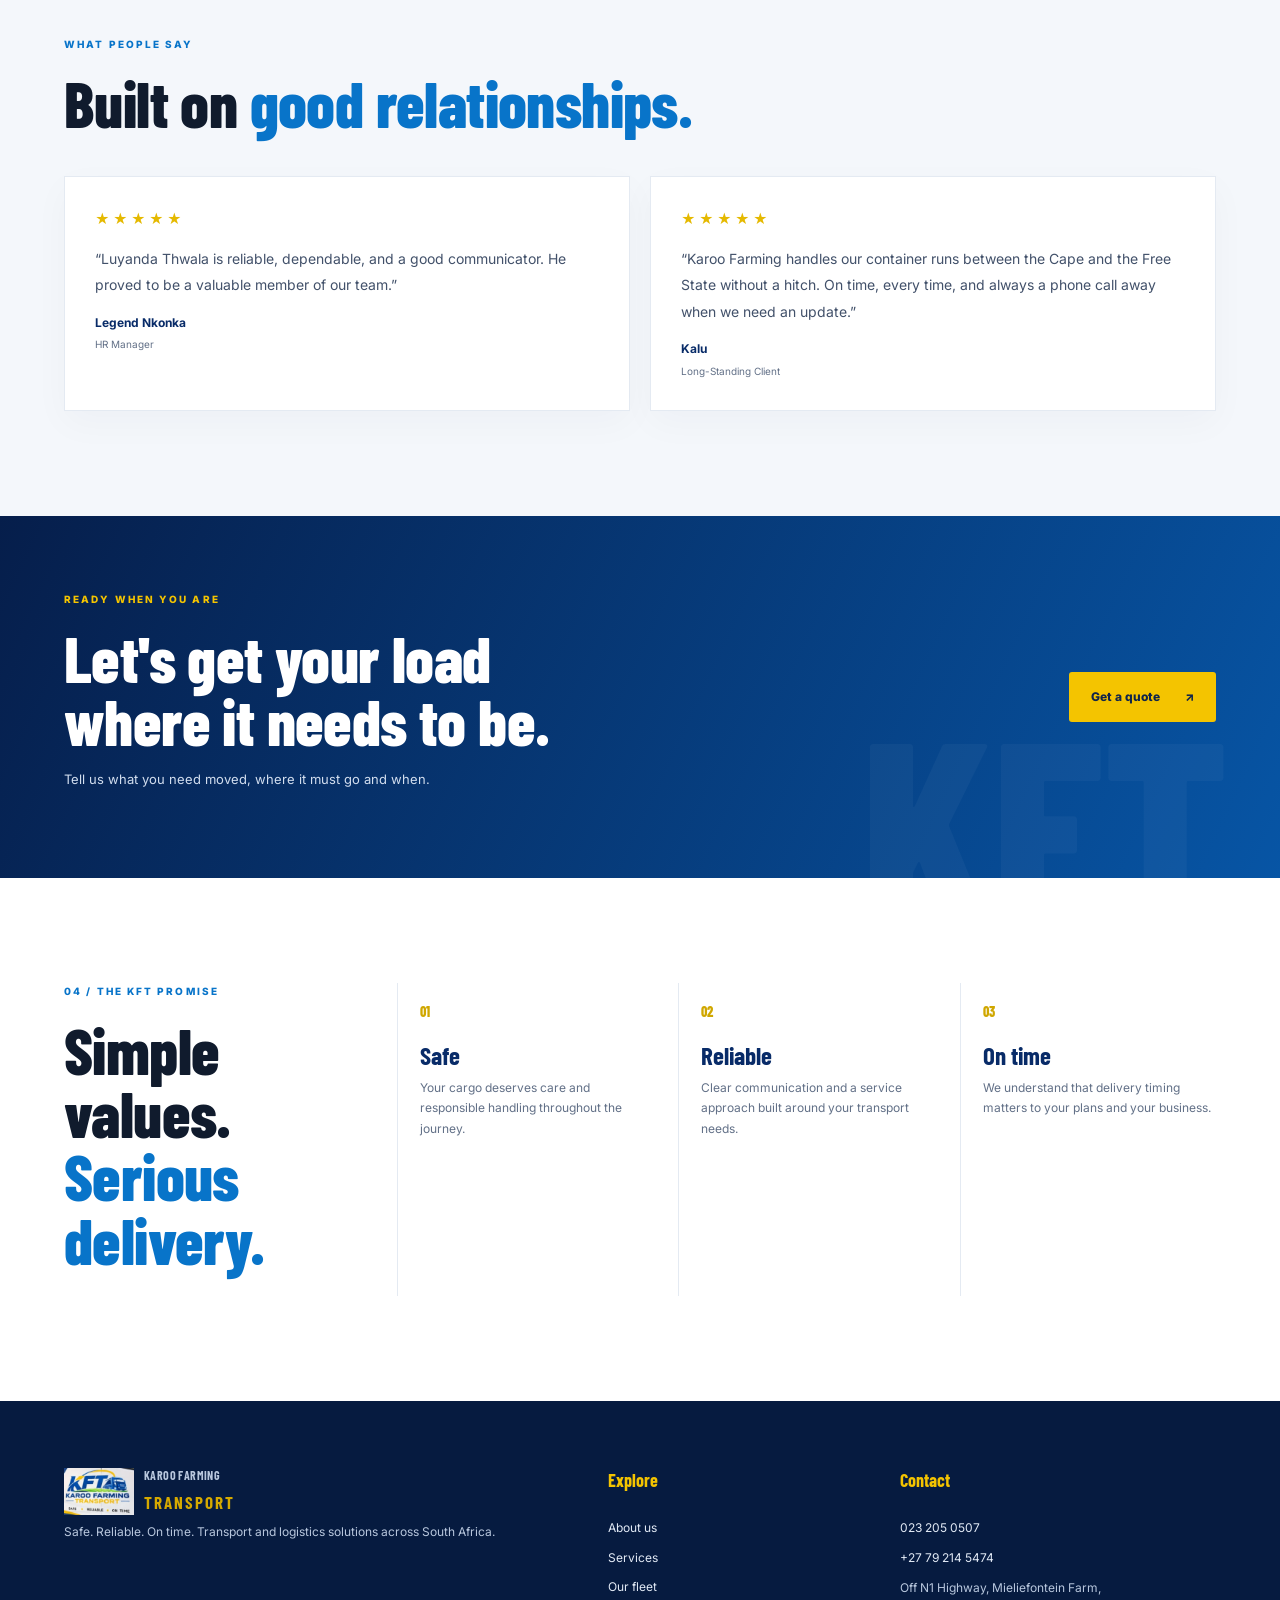
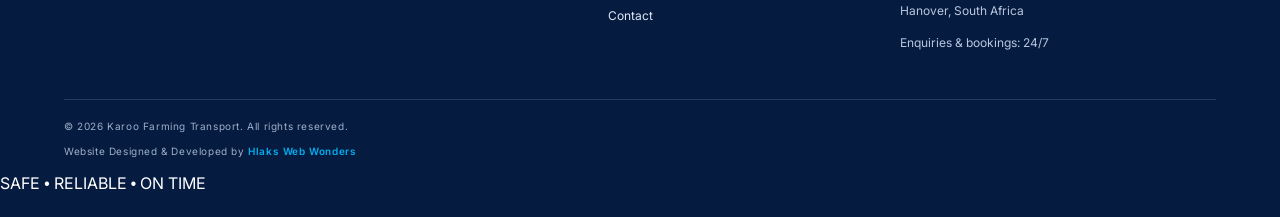
==== commit b74aecc5: "Update vehicle options from 1–32T to 1–34T" ====
--- a/index.html
+++ b/index.html
@@ -22,7 +22,7 @@
     <h1>Moving your load.<br><em>Moving your business.</em></h1>
     <p>Dependable transport solutions for agricultural operations, businesses and individuals. From everyday deliveries to heavy loads, we move what matters — safely, reliably and on time.</p>
     <div class="hero-actions"><a class="btn btn-yellow" href="contact.html">Request a transport quote <span>↗</span></a><a class="btn btn-outline" href="services.html">Explore our services</a></div>
-    <div class="hero-proof"><div><b>24/7</b><span>Enquiries & bookings</span></div><div><b>1–32T</b><span>Vehicle options</span></div><div><b>RSA</b><span>Nationwide reach</span></div></div>
+    <div class="hero-proof"><div><b>24/7</b><span>Enquiries & bookings</span></div><div><b>1–34T</b><span>Vehicle options</span></div><div><b>RSA</b><span>Nationwide reach</span></div></div>
   </div>
   <div class="hero-caption">KAROO FARMING TRANSPORT <span>— SAFE · RELIABLE · ON TIME</span></div>
 </section>
